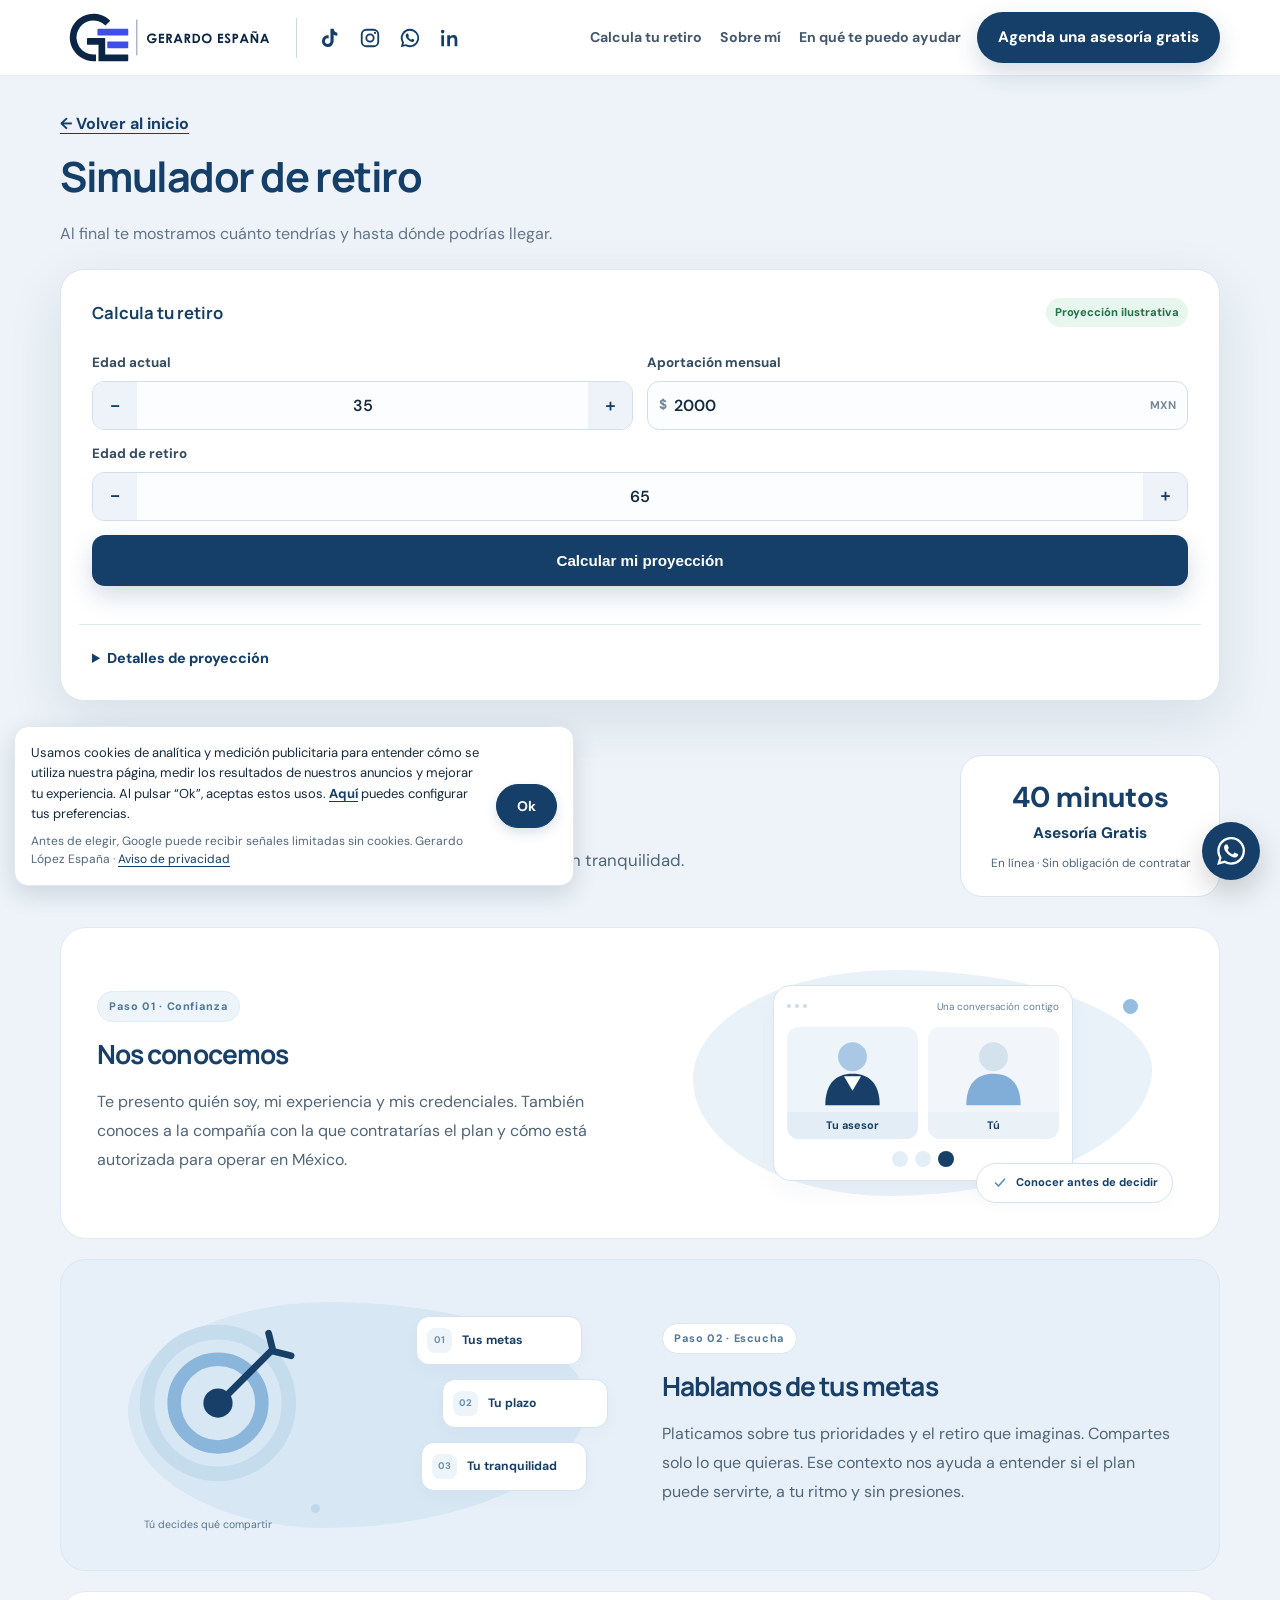
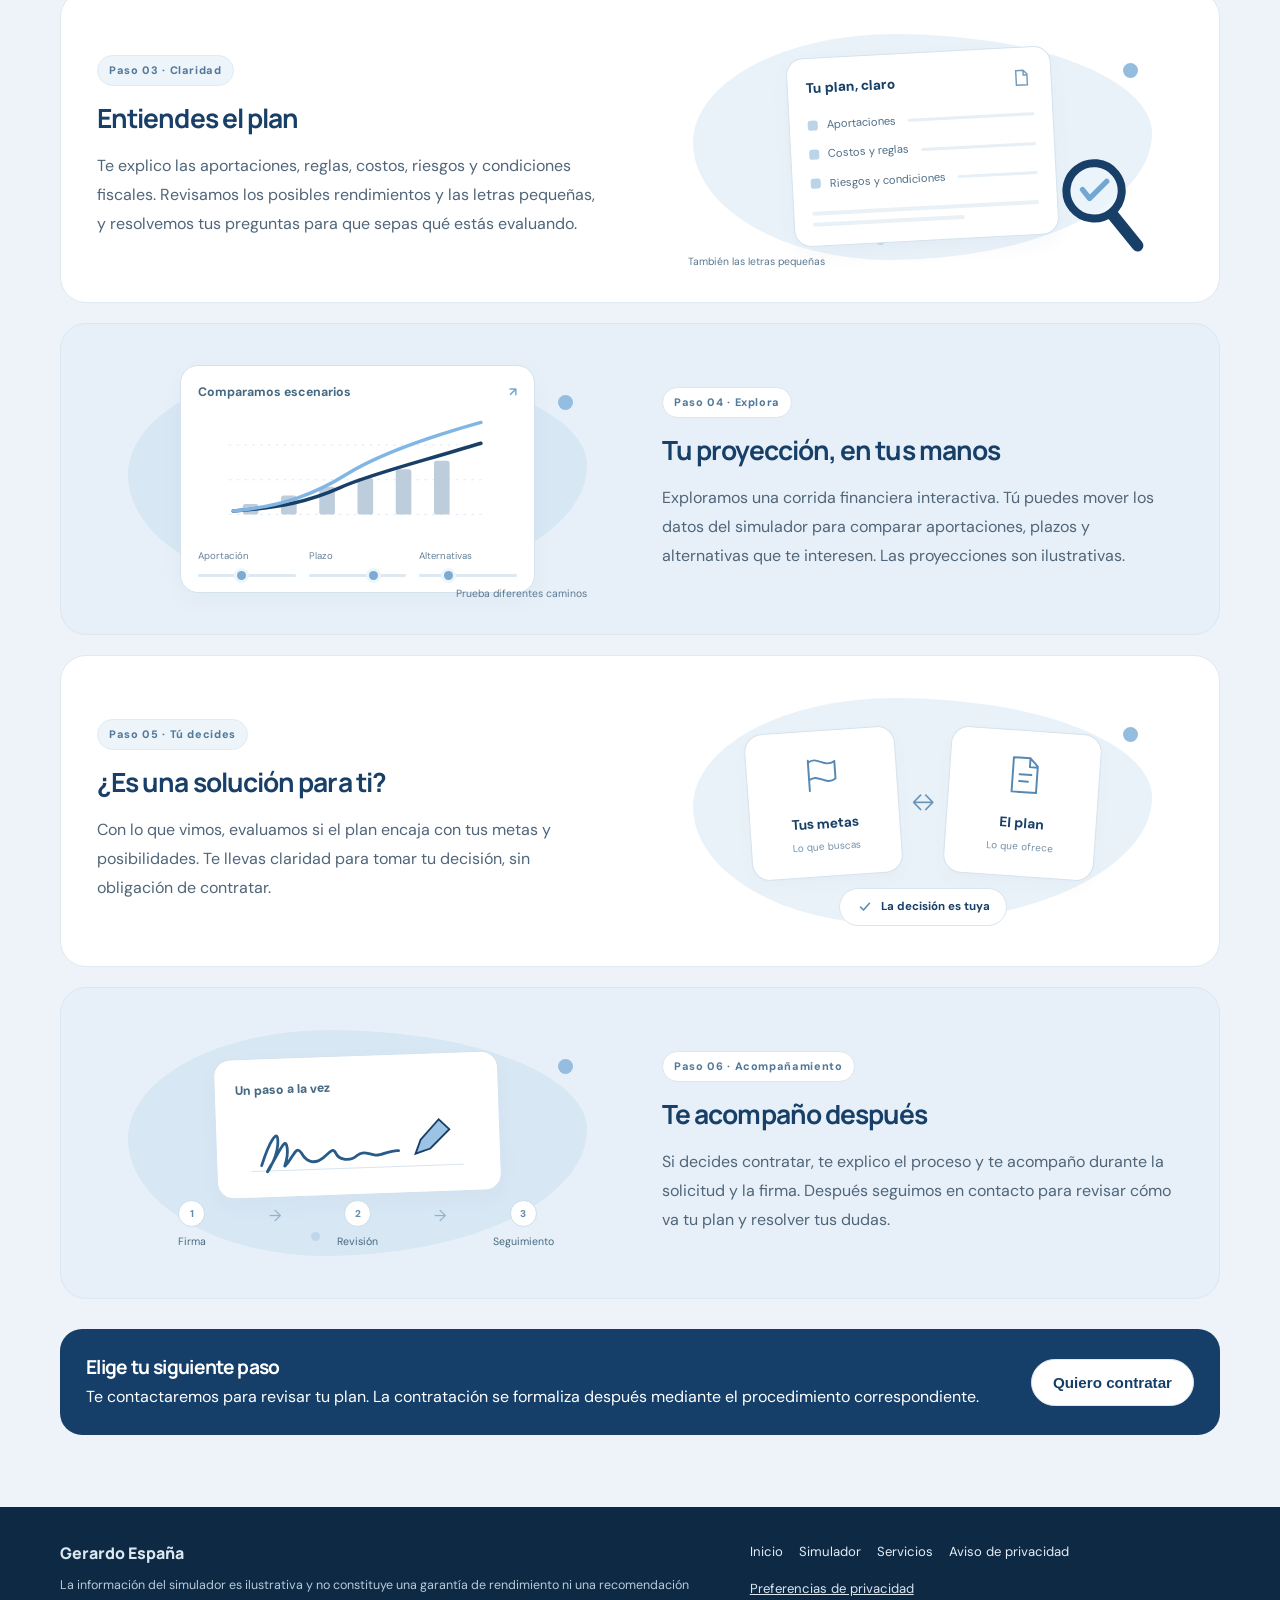
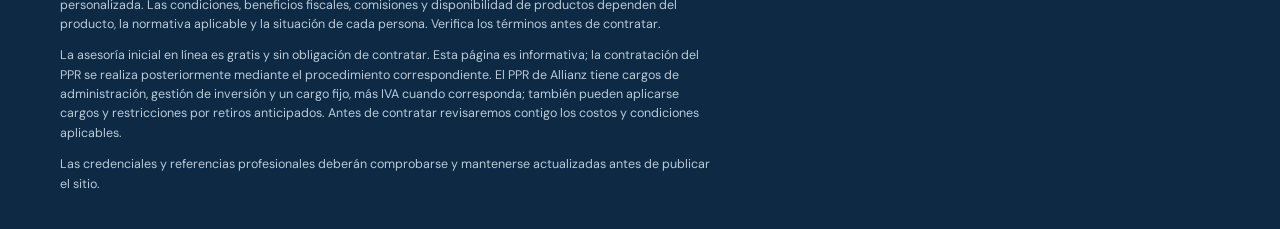
==== mi-proyeccion/index.html @ ca951b54 "Explica la asesoría con seis escenas visuales y texto equilibrado" ====
<!doctype html>
<html lang="es" hidden>
<head>
<script>
// Access check is intentionally the first script in head, before consent or tags.
// This local marker is a navigation gate, not server authentication.
(function(){document.documentElement.hidden=true;try{var v=JSON.parse(sessionStorage.getItem('ppr-projection-session-v2')),i=v&&v.inputs,age=Date.now()-(v&&v.savedAt);if(!v||v.version!==2||v.unlocked!==true||!Number.isFinite(v.savedAt)||age<0||age>86400000||typeof v.name!=='string'||v.name.trim().length<2||v.name.length>100||/[<>\u0000-\u001f]/.test(v.name)||!i||!Number.isInteger(i.age)||i.age<18||i.age>64||!Number.isInteger(i.retire)||i.retire<65||i.retire>90||!Number.isInteger(i.monthly)||i.monthly<2000||i.monthly>1000000)throw Error();window.PPR_UNLOCKED_STATE={version:2,unlocked:true,name:v.name,inputs:{age:i.age,retire:i.retire,monthly:i.monthly},savedAt:v.savedAt};var clean=new URL('./',window.location.href).href;if(window.location.href!==clean)window.history.replaceState(null,'',clean);document.documentElement.hidden=false;}catch(e){window.location.replace(new URL('../simulador/',window.location.href).href);}})();
</script>
<meta name="robots" content="noindex, nofollow">
<meta charset="utf-8">
<meta name="referrer" content="no-referrer">
<!-- Consent defaults must precede every Google tag. -->
<script>
(function(w){
  w.dataLayer=w.dataLayer||[];
  function command(){w.dataLayer.push(arguments);}
  command('consent','default',{
    ad_storage:'denied',analytics_storage:'denied',
    ad_user_data:'denied',ad_personalization:'denied'
  });
})(window);
</script>
<script src="../measurement-config.js?v=3"></script>
<script src="../measurement-init.js?v=6"></script>
<!-- Google Tag Manager -->
<script>(function(w,d,s,l,i){if(!w.LandingConsent)return;w[l]=w[l]||[];w[l].push({'gtm.start':
new Date().getTime(),event:'gtm.js'});var f=d.getElementsByTagName(s)[0],
j=d.createElement(s),dl=l!='dataLayer'?'&l='+l:'';j.async=true;j.src=
'https://www.googletagmanager.com/gtm.js?id='+i+dl;f.parentNode.insertBefore(j,f);
})(window,document,'script','dataLayer','GTM-KMG6BPKF');</script>
<!-- End Google Tag Manager -->
<meta name="viewport" content="width=device-width, initial-scale=1">
<meta name="theme-color" content="#153F68">
<title>Mi proyección | Gerardo España</title>
<meta name="description" content="Asesoría de PPR en México con Gerardo España. Conoce cómo funciona un Plan Personal de Retiro, simula un escenario y agenda una asesoría en línea.">
<link rel="stylesheet" href="../privacy.css?v=5">
<link rel="preconnect" href="https://fonts.googleapis.com">
<link rel="preconnect" href="https://fonts.gstatic.com" crossorigin>
<link href="https://fonts.googleapis.com/css2?family=DM+Sans:wght@400;500;600;700&family=Manrope:wght@400;500;600;700;800&display=swap" rel="stylesheet">
<style>
:root{--navy:#153F68;--navy2:#0e2e4d;--blue:#285b88;--ink:#172b3e;--muted:#637588;--line:#dfe7ef;--pale:#edf3f8;--white:#fff;--green:#25D366;--gold:#b78b4a;--radius:22px;--shadow:0 18px 55px rgba(16,48,78,.10)}
*{box-sizing:border-box}html{scroll-behavior:smooth;scroll-padding-top:86px}body{margin:0;color:var(--ink);font-family:"DM Sans",sans-serif;background:#fff;line-height:1.55}h1,h2,h3,p{margin-top:0}h1,h2,h3{font-family:Manrope,sans-serif;letter-spacing:-.035em}h1{font-size:clamp(2.5rem,5vw,4.6rem);line-height:1.04;margin-bottom:20px}h2{font-size:clamp(2rem,3.5vw,3rem);line-height:1.12;margin-bottom:16px}h3{font-size:1.2rem;line-height:1.25}.container{width:min(1160px,calc(100% - 40px));margin:auto}.eyebrow{font-size:.76rem;text-transform:uppercase;letter-spacing:.15em;font-weight:800;color:var(--blue);margin-bottom:13px}.muted{color:var(--muted)}.btn{display:inline-flex;align-items:center;justify-content:center;gap:10px;border:0;border-radius:999px;padding:14px 21px;text-decoration:none;font-weight:800;font-size:.95rem;cursor:pointer;transition:transform .2s,box-shadow .2s}.btn:hover{transform:translateY(-2px)}.btn-primary{background:var(--navy);color:white;box-shadow:0 10px 24px rgba(21,63,104,.18)}.btn-wa{background:var(--green);color:#073d20;box-shadow:0 10px 24px rgba(37,211,102,.16)}.btn-light{background:white;color:var(--navy);border:1px solid var(--line)}.btn svg{width:19px;height:19px}.site-header{height:76px;position:sticky;top:0;z-index:50;background:rgba(255,255,255,.92);backdrop-filter:blur(16px);border-bottom:1px solid rgba(223,231,239,.8)}.nav{height:100%;display:flex;align-items:center;justify-content:space-between;gap:24px}.brand{display:flex;align-items:center;gap:12px;text-decoration:none;color:var(--navy);font-family:Manrope,sans-serif;font-weight:800;line-height:1.05}.brand-mark{width:40px;height:40px;border-radius:13px;background:var(--navy);color:white;display:grid;place-items:center;font-size:1rem;letter-spacing:-.04em}.brand small{display:block;font-family:"DM Sans",sans-serif;color:var(--muted);font-size:.69rem;font-weight:600;letter-spacing:.02em;margin-top:5px}.nav-links{display:flex;align-items:center;gap:25px}.nav-links a{font-size:.88rem;text-decoration:none;color:#43586c;font-weight:700}.nav-links a:hover{color:var(--navy)}.nav-links .btn{color:white;padding:11px 17px}.menu-toggle{display:none;border:1px solid var(--line);background:white;border-radius:12px;padding:9px 12px;color:var(--navy);font-weight:800}
.hero{padding:66px 0 76px;background:radial-gradient(circle at 88% 6%,#e4eef7 0,transparent 32%),linear-gradient(180deg,#f8fbfe 0,#fff 100%)}.hero-grid{display:grid;grid-template-columns:.9fr 1.1fr;gap:50px;align-items:center}.hero-copy{padding:10px 0}.hero-copy h1 span{color:var(--blue)}.hero-copy p{font-size:1.1rem;max-width:510px;color:#52687c;margin-bottom:25px}.hero-points{display:flex;flex-wrap:wrap;gap:10px;margin-top:25px}.pill{display:inline-flex;gap:7px;align-items:center;border:1px solid #dce6ef;background:rgba(255,255,255,.75);padding:8px 11px;border-radius:999px;color:#435b70;font-size:.8rem;font-weight:700}.pill svg{width:15px;height:15px;color:#2e7d58}.sim-shell{background:white;border:1px solid #dce6ef;border-radius:26px;padding:13px;box-shadow:var(--shadow);overflow:hidden}.sim-top{display:flex;align-items:center;justify-content:space-between;padding:10px 13px 14px;gap:10px}.sim-top strong{font-family:Manrope,sans-serif;font-size:1.04rem;color:var(--navy)}.live-tag{font-size:.7rem;font-weight:800;color:#26724b;background:#e7f7ed;padding:6px 9px;border-radius:999px}.sim-frame{width:100%;height:780px;border:0;display:block;border-radius:16px;background:#f4f7fb}.sim-note{font-size:.75rem;color:#6a7d8e;padding:11px 13px 3px;margin:0}
.trust-strip{padding:20px 0;border-top:1px solid var(--line);border-bottom:1px solid var(--line);background:white}.trust-items{display:flex;justify-content:center;gap:30px;flex-wrap:wrap;color:#4b6277;font-size:.86rem;font-weight:700}.trust-items span{display:flex;align-items:center;gap:8px}.trust-items svg{width:18px;height:18px;color:var(--blue)}
section.content-section{padding:92px 0}.section-heading{max-width:710px;margin-bottom:38px}.section-heading p{font-size:1.05rem;color:var(--muted)}.about{background:#f6f9fc}.about-grid{display:grid;grid-template-columns:.75fr 1.25fr;gap:64px;align-items:start}.profile-card{border-radius:26px;padding:28px;background:linear-gradient(145deg,var(--navy),var(--navy2));color:white;min-height:300px;display:flex;flex-direction:column;justify-content:space-between;box-shadow:var(--shadow)}.profile-monogram{width:78px;height:78px;border:1px solid rgba(255,255,255,.35);background:rgba(255,255,255,.1);border-radius:24px;display:grid;place-items:center;font:800 1.6rem Manrope,sans-serif}.profile-card h3{font-size:1.6rem;margin:22px 0 7px}.profile-card p{color:#d8e5f0;margin:0}.credential-list{display:grid;gap:14px;margin:28px 0 30px}.credential{display:flex;gap:14px;align-items:flex-start;padding:17px 18px;background:white;border:1px solid var(--line);border-radius:16px}.credential-icon{width:38px;height:38px;flex:0 0 38px;background:var(--pale);color:var(--navy);border-radius:12px;display:grid;place-items:center}.credential-icon svg{width:19px;height:19px}.credential strong{display:block;margin-bottom:3px}.credential p{font-size:.9rem;color:var(--muted);margin:0}
.services{background:white}.services-grid{display:grid;grid-template-columns:repeat(2,1fr);gap:18px}.service-card{border:1px solid var(--line);border-radius:22px;padding:28px;background:white;display:flex;flex-direction:column;min-height:255px;transition:box-shadow .2s,transform .2s}.service-card:hover{box-shadow:var(--shadow);transform:translateY(-3px)}.service-icon{width:52px;height:52px;display:grid;place-items:center;background:var(--pale);border-radius:16px;color:var(--navy);margin-bottom:21px}.service-icon svg{width:25px;height:25px}.service-card p{color:var(--muted);font-size:.94rem;flex:1}.service-card .btn{align-self:flex-start;margin-top:8px}.service-card.featured{background:#f6f9fc;border-color:#cad9e7}
.cta-band{padding:0 0 92px}.cta-inner{background:linear-gradient(120deg,#153f68,#244f77);color:white;border-radius:28px;padding:clamp(28px,5vw,54px);display:flex;align-items:center;justify-content:space-between;gap:30px}.cta-inner h2{max-width:660px;margin-bottom:10px}.cta-inner p{color:#d6e3ef;margin:0;max-width:650px}.cta-inner .btn{flex-shrink:0}.site-footer{background:#0d2944;color:#dce7f0;padding:35px 0}.footer-inner{display:flex;justify-content:space-between;gap:30px;align-items:flex-start}.footer-brand{font:800 1rem Manrope,sans-serif}.footer-note{font-size:.78rem;max-width:700px;color:#b9cad9;margin:12px 0 0}.footer-links{display:flex;gap:16px;flex-wrap:wrap}.footer-links a{color:#e4edf5;text-decoration:none;font-size:.82rem}.wa-float{position:fixed;right:20px;bottom:20px;z-index:60;width:58px;height:58px;border-radius:50%;background:var(--green);color:#064b25;display:grid;place-items:center;box-shadow:0 12px 30px rgba(0,0,0,.18);text-decoration:none}.wa-float svg{width:28px;height:28px}
@media(max-width:900px){.hero-grid,.about-grid{grid-template-columns:1fr;gap:30px}.hero{padding-top:42px}.hero-copy{max-width:700px}.sim-frame{height:850px}.profile-card{min-height:240px}.nav-links{gap:15px}.nav-links a:not(.btn){display:none}}
@media(max-width:620px){.container{width:min(100% - 28px,1160px)}.site-header{height:68px}.brand-mark{width:36px;height:36px}.nav-links{display:none;position:absolute;left:14px;right:14px;top:62px;background:white;border:1px solid var(--line);border-radius:16px;padding:14px;box-shadow:var(--shadow);flex-direction:column;align-items:stretch}.nav-links.open{display:flex}.nav-links a:not(.btn){display:block;padding:8px}.menu-toggle{display:block}.hero{padding:32px 0 48px}.hero-grid{gap:28px}.hero-copy p{font-size:1rem}.sim-shell{padding:8px;border-radius:20px}.sim-frame{height:920px}.sim-top{padding:9px 8px 12px}.content-section{padding:64px 0!important}.section-heading{margin-bottom:26px}.services-grid{grid-template-columns:1fr}.service-card{padding:23px;min-height:0}.cta-band{padding-bottom:64px}.cta-inner{align-items:flex-start;flex-direction:column;border-radius:22px}.footer-inner{flex-direction:column}.wa-float{right:14px;bottom:14px;width:54px;height:54px}}

.calc-form{display:grid;grid-template-columns:1fr 1fr;gap:14px;padding:12px 13px 20px}
.calc-form label{font-weight:700;color:#344b60;font-size:.84rem;display:grid;gap:7px}
.calc-form input{width:100%;min-width:0;border:1px solid #d2deea;background:#fbfdff;border-radius:12px;padding:13px 12px;font:600 1rem "DM Sans",sans-serif;color:var(--ink);outline-color:#5a86ad}
.calc-form label:nth-child(3){grid-column:1/-1}
.money-input{display:flex;align-items:center;border:1px solid #d2deea;background:#fbfdff;border-radius:12px;padding:0 11px;gap:7px}
.money-input input{border:0;background:transparent;padding-left:0;padding-right:0;outline:none}
.money-input b,.money-input small{color:#72879a;font-weight:700}
.calc-btn{grid-column:1/-1;width:100%;border-radius:13px;min-height:51px}
.retirement-result{background:linear-gradient(145deg,#153f68,#0e2e4d);border-radius:20px;color:white;padding:24px 22px 22px;margin:0 8px 8px;text-align:center}
.result-label{font-size:.9rem;color:#d6e5f2;font-weight:700;margin:0 0 5px}
.retirement-amount{font:800 clamp(2.6rem,5.1vw,4.3rem)/1.05 Manrope,sans-serif;letter-spacing:-.06em;color:#fff;overflow-wrap:anywhere;margin:6px 0 9px}
.result-caption{color:#d6e5f2;font-size:.78rem;margin:0 auto 12px;max-width:390px}
.mini-chart-wrap{height:95px;margin:0 auto 13px;max-width:440px}
#miniGrowthChart{width:100%;height:100%;display:block}
.result-cta{width:100%;font-size:.87rem;padding:13px 12px}
.sim-disclaimer{text-align:left;font-size:.78rem;line-height:1.65;color:#53677a;margin-top:18px;padding-top:14px;border-top:1px solid var(--line)}
.sim-disclaimer p{margin:0 0 10px}
.simulator-chart{display:none;height:140px;max-width:100%;margin:12px auto}
.simulator-chart.is-visible{display:block}
.calculating-message{margin:12px 0;color:var(--navy)}
.service-card{position:relative;overflow:hidden}
.service-card.has-photo{background-size:cover;background-position:center;color:#fff;min-height:290px;justify-content:flex-end}
.service-card.has-photo:before{content:"";position:absolute;inset:0;background:linear-gradient(180deg,rgba(12,38,62,.08) 0%,rgba(12,38,62,.82) 100%)}
.service-card.has-photo>*{position:relative;z-index:1}
.service-card.has-photo .service-icon{background:rgba(255,255,255,.15);color:white;backdrop-filter:blur(8px)}
.service-card.has-photo p{color:#e5edf5}.service-card.has-photo h3{color:white}
@media(max-width:620px){.calc-form{grid-template-columns:1fr;padding:10px 8px 16px}.calc-form label:nth-child(3),.calc-btn{grid-column:auto}.retirement-result{padding:23px 15px;margin:0 2px 4px}.retirement-amount{font-size:clamp(2.35rem,11vw,3.4rem)}}


.calculating-message{font-weight:700;color:#dceafa;padding:12px 8px;margin:0}.progress-track{display:block;height:7px;background:rgba(255,255,255,.2);border-radius:99px;margin-top:10px;overflow:hidden}.progress-track i{display:block;width:0;height:100%;background:#a7d9ff;border-radius:99px;transition:width .12s linear}
/* Modal del simulador */
.sim-shell#simulador{display:none;position:fixed;z-index:1002;left:50%;top:50%;transform:translate(-50%,-50%);width:min(1100px,calc(100vw - 32px));max-height:calc(100vh - 32px);overflow:auto;border-radius:24px;padding:18px;box-shadow:0 30px 100px rgba(5,25,45,.35)}
.sim-shell#simulador.is-open{display:block}
body.modal-active{overflow:hidden}
body.modal-active:after{content:"";position:fixed;inset:0;background:rgba(7,24,43,.68);backdrop-filter:blur(5px);z-index:1001}
.modal-close{position:sticky;top:0;float:right;border:0;background:#edf3f8;color:#153f68;border-radius:999px;width:40px;height:40px;font-size:1.5rem;cursor:pointer;z-index:2}
.hero-grid{grid-template-columns:1fr 1fr}
.hero-photo{width:100%;height:560px;object-fit:cover;border-radius:4px 4px 70px 4px;box-shadow:var(--shadow)}
.hero-copy h1 span{color:#0755c9}
.hero-copy .eyebrow{color:#0755c9}
.profile-card{background:#153f68 url('../gerardo-espana.png') center 25%/cover no-repeat;min-height:420px;display:flex;align-items:flex-end;padding:28px;border-radius:22px;overflow:hidden;position:relative;color:white}
.profile-card:before{content:"";position:absolute;inset:0;background:linear-gradient(180deg,transparent 30%,rgba(5,26,48,.88))}
.profile-card>*{position:relative;z-index:1}
.profile-monogram{display:none}
.profile-card p,.profile-card h3{color:white}
.btn-wa{background:#fff;color:#153f68;border:1px solid #dce6ef;box-shadow:none}
.btn-wa:hover{background:#edf3f8}
@media(max-width:760px){.hero-grid{grid-template-columns:1fr}.hero-photo{height:420px;grid-row:2}.sim-shell#simulador{padding:10px}.retirement-result{margin:0}.calc-form{grid-template-columns:1fr}.calc-form label:nth-child(3),.calc-btn{grid-column:auto}}

[hidden]{display:none!important}.simulator-chart.is-visible{height:200px;max-width:640px}.service-card a:after{content:"";position:absolute;inset:0}.service-card .btn{position:static}.service-card:focus-within{outline:3px solid #285b88}.wa-float{background:var(--navy);color:white}dialog{border:1px solid var(--line);border-radius:24px;padding:28px;width:min(520px,calc(100% - 28px));max-height:90dvh;overflow:auto;color:var(--ink)}dialog::backdrop{background:rgba(7,24,43,.68)}dialog textarea{width:100%;min-height:140px;padding:12px;font:inherit;border:1px solid var(--line);border-radius:12px}dialog .btn{margin-top:16px}.sim-shell#simulador{max-height:calc(100dvh - 24px)}:focus-visible{outline:3px solid #5499cf;outline-offset:4px}@media(prefers-reduced-motion:reduce){*{scroll-behavior:auto!important;transition:none!important}}
.social-links{display:flex;align-items:center;gap:8px}.social-links .social-link{display:inline-flex!important;align-items:center;justify-content:center;gap:8px;min-width:40px;min-height:40px;border:1px solid var(--line);border-radius:999px;color:var(--navy);text-decoration:none;background:white;padding:9px;font-size:.84rem;font-weight:700}.social-link svg{width:18px;height:18px;flex-shrink:0}.social-links .social-link:hover{background:var(--pale);border-color:#9eb9d1}.social-chips{flex-wrap:wrap;margin:0 0 24px}.social-chips .social-link{padding:10px 15px}.nav-links{gap:16px}.social-header{flex-shrink:0}@media(min-width:621px) and (max-width:1200px){.nav-links>a:not(.btn){display:none}}@media(max-width:620px){.social-header{justify-content:flex-start;border-top:1px solid var(--line);padding-top:12px}}
</style>
<link rel="stylesheet" href="../updates.css?v=9">
<link rel="icon" type="image/x-icon" href="../assets/favicon-ge-white.ico">
<link rel="icon" type="image/png" sizes="160x160" href="../assets/favicon-ge-white.png">
<link rel="stylesheet" href="../simulator-page.css?v=1">
<link rel="stylesheet" href="../projection-lead.css?v=4">
<link rel="stylesheet" href="../product-guide.css?v=4">
</head>
<body data-projection-full="true">
<!-- Google Tag Manager (noscript) -->
<noscript><iframe src="https://www.googletagmanager.com/ns.html?id=GTM-KMG6BPKF"
height="0" width="0" style="display:none;visibility:hidden"></iframe></noscript>
<!-- End Google Tag Manager (noscript) -->
<header class="site-header">
  <div class="container nav">
    <a class="brand" href="../#inicio" data-ui-id="nav_logo" aria-label="Gerardo España, inicio"><img src="../assets/logo-barra.svg" width="220" height="63" alt="Gerardo España" class="brand-logo"></a>
<div class="social-links social-header" aria-label="Perfiles de Gerardo España"><a class="social-link" data-ui-id="social_header_tiktok" href="https://www.tiktok.com/@ger.espana" target="_blank" rel="noopener noreferrer" aria-label="TikTok de Gerardo España (abre en otra pestaña)" title="TikTok"><svg viewBox="0 0 24 24" fill="currentColor" aria-hidden="true"><path d="M16 2c.3 2.5 1.7 4 4 4.2v3.4a8 8 0 0 1-4-1.2v7a6.4 6.4 0 1 1-5.5-6.3v3.5a3 3 0 1 0 2 2.8V2z"/></svg></a><a class="social-link" data-ui-id="social_header_instagram" href="https://www.instagram.com/ger.espana/" target="_blank" rel="noopener noreferrer" aria-label="Instagram de Gerardo España (abre en otra pestaña)" title="Instagram"><svg viewBox="0 0 24 24" fill="currentColor" aria-hidden="true"><rect x="3" y="3" width="18" height="18" rx="5" fill="none" stroke="currentColor" stroke-width="2"/><circle cx="12" cy="12" r="4" fill="none" stroke="currentColor" stroke-width="2"/><circle cx="17.5" cy="6.5" r="1.2"/></svg></a><a class="social-link" href="https://wa.me/message/42SOTDUOUMFGK1" data-wa-social data-measure-location="header" data-measure-id="wa_header_social" target="_blank" rel="noopener noreferrer" aria-label="WhatsApp de Gerardo España (abre en otra pestaña)" title="WhatsApp"><svg viewBox="0 0 24 24" fill="currentColor" aria-hidden="true"><path d="M12 2a10 10 0 0 0-8.7 15L2 22l5-1.3A10 10 0 1 0 12 2zm0 2a8 8 0 1 1-4.1 14.9l-.4-.2-2.7.7.7-2.7-.2-.4A8 8 0 0 1 12 4zm-3.2 3c-.4 0-1.5.8-1.5 2.4 0 2.6 3.7 6.5 6.8 7 .8.2 2.2-.5 2.5-1.4l.1-1-2.5-1.2-.9 1.1c-1.4-.5-2.6-1.6-3.2-2.9l.8-1L9.8 7z"/></svg></a><a class="social-link" data-ui-id="social_header_linkedin" href="https://www.linkedin.com/in/gerardo-espa%C3%B1a" target="_blank" rel="noopener noreferrer" aria-label="LinkedIn de Gerardo España (abre en otra pestaña)" title="LinkedIn"><svg viewBox="0 0 24 24" fill="currentColor" aria-hidden="true"><path d="M4 3a2 2 0 1 0 0 4 2 2 0 0 0 0-4zM2.5 9h3v12h-3zM9 9h3v1.6c.7-1.1 1.8-1.9 3.6-1.9 3.3 0 4.4 2.1 4.4 5.3v7h-3v-6.2c0-1.9-.1-3.4-2.3-3.4S12 13.1 12 14.7V21H9z"/></svg></a></div>
    <button class="menu-toggle" id="menuToggle" aria-expanded="false" aria-label="Abrir menú">Menú</button>
    <nav class="nav-links" id="navLinks">
      <a href="#simulador" data-measure-location="header">Calcula tu retiro</a>
      <a href="../#sobre-mi" data-ui-id="nav_about">Sobre mí</a>
      <a href="../#servicios" data-ui-id="nav_services">En qué te puedo ayudar</a>


    </nav>
    <a class="btn btn-primary header-cta" href="#" data-lead="advisory" data-measure-location="header" data-measure-id="wa_header_advisory">Agenda una asesoría gratis</a>
  </div>
</header>
<main class="simulator-page">
<div class="container"><a class="simulator-back" href="../">← Volver al inicio</a><h1>Mi proyección de retiro</h1>

    <div class="sim-shell" id="simulador" aria-labelledby="simTitle">
      <div class="sim-top"><strong id="simTitle">Calcula tu retiro</strong><span class="live-tag">Proyección ilustrativa</span></div>
      <form class="calc-form" id="retirementForm" novalidate>
        <label>Edad actual <span class="age-control"><button type="button" data-age-step="ageNow" data-delta="-1" aria-label="Disminuir edad actual">−</button><input id="ageNow" aria-describedby="ageNotice" type="number" min="18" max="64" value="35" required><button type="button" data-age-step="ageNow" data-delta="1" aria-label="Aumentar edad actual">+</button></span></label>
        <label>Aportación mensual <span class="money-input"><b>$</b><input id="monthlyContribution" aria-describedby="ageNotice" type="number" min="2000" max="1000000" step="1" value="2000" required><small>MXN</small></span></label>
        <label>Edad de retiro <span class="age-control"><button type="button" data-age-step="ageRetirement" data-delta="-1" aria-label="Disminuir edad de retiro">−</button><input id="ageRetirement" aria-describedby="ageNotice" type="number" min="65" max="90" value="65" required><button type="button" data-age-step="ageRetirement" data-delta="1" aria-label="Aumentar edad de retiro">+</button></span></label>
        <button class="btn btn-primary calc-btn" id="calculateButton" type="submit" disabled>Calcular mi proyección</button>
        <div id="ageNotice" class="age-notice" role="alert" hidden></div><p id="calculationError" role="alert" hidden></p><div id="calculatingMessage" class="calculating-message" hidden><strong>Calculando tu proyección…</strong><p>Observa cómo podría crecer tu inversión con el tiempo.</p></div>
      </form>

      <div class="retirement-result" id="resultPanel" aria-live="polite" hidden><div class="range-from"><p class="result-label">Tendrías desde:</p><div class="amount-stage"><div class="retirement-amount" id="retirementAmount">—</div><div class="confetti-layer" id="projectionConfetti" aria-hidden="true"></div></div></div><span class="range-dash" aria-hidden="true">−</span><div class="scenario-upper"><p class="result-label">Podrías llegar hasta:</p><div class="amount-stage"><div class="retirement-amount" id="upperProjectionAmount">—</div><div class="confetti-layer" id="upperProjectionConfetti" aria-hidden="true"></div></div></div><div class="mini-chart-wrap simulator-chart"><canvas id="miniGrowthChart" role="img" aria-label="Saldo proyectado y aportaciones acumuladas en MXN por año de proyección"></canvas></div><div class="projection-legend" aria-label="Series de la gráfica"><span><i class="contributions-key" aria-hidden="true"></i>Aportaciones acumuladas</span><span><i class="balance-key" aria-hidden="true"></i>Tendrías desde</span><span><i class="upper-balance-key" aria-hidden="true"></i>Podrías llegar hasta</span></div><p id="chartSummary" class="sr-only"></p><p class="result-caption" id="retirementCaption"></p><dl class="projection-metrics" id="projectionMetrics" aria-label="Supuestos compartidos por los escenarios 8% y 12%" hidden><div><dt>Plazo</dt><dd id="metricYears">—</dd><small>de proyección</small></div><div><dt>Aportaciones</dt><dd id="metricContributions">—</dd><small>acumuladas</small></div><div><dt>Beneficio Fiscal</dt><dd id="metricTax">—</dd><small>anual de referencia</small></div></dl><button class="btn btn-wa result-cta" id="projectionWhatsAppButton" type="button">Quiero llegar a ese número</button><p id="projectionWhatsAppStatus" role="status" hidden></p></div>
<details class="sim-note sim-disclaimer"><summary>Detalles de proyección</summary><div class="projection-details">
        <p><strong>Importante sobre esta proyección</strong></p>
        <p>Se calculan dos escenarios con rendimientos brutos ilustrativos del 8% y del 12% anual, con aportaciones mensuales constantes y sin ajuste por inflación. El rendimiento no está garantizado y los resultados reales pueden ser menores o mayores. Las cifras futuras no equivalen al poder de compra de hoy.</p>
        <p>Se conserva el motor existente, que aplica supuestos de administración (1.5% trimestral sobre saldo inicial), gestión (0.1% mensual), cargo inicial de $500, cargo mensual de 25 UDIS desde el mes 19, UDI fija de $8.81 y una tabla de bono con tasa ilustrativa del 9%. Estos parámetros, su tratamiento de IVA, la elegibilidad del bono y su aplicación después de 25 años no están verificados contra un contrato vigente. La cifra es un escenario técnico provisional; no es una cotización oficial ni confirma los costos o beneficios de un producto. El bono no representa dinero de libre disposición ni un rendimiento garantizado. No se reinvierte el posible beneficio fiscal.</p>
        <p><strong>Beneficio fiscal anual de referencia:</strong> se estima con un ISR marginal ilustrativo del 25%, que puede variar según la posición de cada persona en la tarifa de ISR. Se aplica a la aportación anual hasta el límite de cinco UMA anuales de 2026 ($213,973.20), suponiendo ingresos suficientes para que la deducción no supere el 10% de los ingresos acumulables y el cumplimiento de los demás requisitos del Artículo 151. Como no se solicitan ingresos ni situación fiscal, esta referencia no es una devolución calculada o asegurada; puede ser menor o nula. Se muestra solo el beneficio anual, sin acumularlo ni reinvertirlo. Los límites de años futuros pueden cambiar.</p>
        <p>*El tratamiento fiscal está sujeto a las condiciones aplicables y se explica durante la asesoría personalizada.</p>
        <p><strong>Escenario «Libre de impuestos»:</strong> supone que los retiros se realizan dentro de los requisitos y límites de exención aplicables a la modalidad de disposición elegida. Cumplir 65 años no establece una exención ilimitada del saldo. El motor no determina el ISR personal ni un calendario de retiros; la estrategia y el tratamiento de cualquier excedente se revisan en asesoría. En la asesoría revisaremos los costos vigentes, las condiciones del bono, el plazo contractual, la disponibilidad de los recursos y una propuesta personalizada. Para horizontes mayores a 25 años, se proyecta la continuidad de las aportaciones hasta la edad elegida; esto no establece un plazo contractual.</p>
      </div></details>
    </div>
<section class="product-overview advisory-guide" aria-labelledby="productOverviewTitle">
  <div class="advisory-intro">
    <div><p class="eyebrow">Así te acompaño</p><h2 id="productOverviewTitle">¿Cómo se vería tu asesoría?</h2><p>Una conversación para conocerte, explorar opciones y decidir con tranquilidad.</p></div>
    <div class="advisory-offer"><strong>40 minutos</strong><span>Asesoría Gratis</span><small>En línea · Sin obligación de contratar</small></div>
  </div>
  <ol class="advisory-journey" aria-label="Los seis pasos de tu asesoría">
    <li class="advisory-step">
      <div class="advisory-step-copy"><span class="advisory-step-label">Paso 01 · Confianza</span><h3>Nos conocemos</h3><p>Te presento quién soy, mi experiencia y mis credenciales. También conoces a la compañía con la que contratarías el plan y cómo está autorizada para operar en México.</p></div>
      <div class="advisory-art art-introduction" aria-hidden="true"><div class="art-orbit"></div><div class="art-video"><div class="art-window-top"><i></i><i></i><i></i><span>Una conversación contigo</span></div><div class="art-video-people"><div class="art-person"><svg viewBox="0 0 100 100" fill="none" focusable="false"><circle cx="50" cy="35" r="17" fill="#a9c8e5"/><path d="M18 92c0-25 12-37 32-37s32 12 32 37" fill="#173f67"/><path d="m40 58 10 17 10-17" fill="#fff"/></svg><span>Tu asesor</span></div><div class="art-person art-person-client"><svg viewBox="0 0 100 100" fill="none" focusable="false"><circle cx="50" cy="35" r="17" fill="#d4e2ee"/><path d="M18 92c0-25 12-37 32-37s32 12 32 37" fill="#80aed8"/></svg><span>Tú</span></div></div><div class="art-call-controls"><span></span><span></span><span></span></div></div><div class="art-floating-label"><svg viewBox="0 0 24 24" fill="none" focusable="false"><path d="m6 12 4 4 8-9"/></svg>Conocer antes de decidir</div></div>
    </li>
    <li class="advisory-step">
      <div class="advisory-step-copy"><span class="advisory-step-label">Paso 02 · Escucha</span><h3>Hablamos de tus metas</h3><p>Platicamos sobre tus prioridades y el retiro que imaginas. Compartes solo lo que quieras. Ese contexto nos ayuda a entender si el plan puede servirte, a tu ritmo y sin presiones.</p></div>
      <div class="advisory-art art-goals" aria-hidden="true"><div class="art-orbit"></div><div class="art-target"><svg viewBox="0 0 160 160" fill="none" focusable="false"><circle cx="80" cy="80" r="63" stroke="#c5dced" stroke-width="13"/><circle cx="80" cy="80" r="39" stroke="#8bb6dc" stroke-width="12"/><circle cx="80" cy="80" r="13" fill="#173f67"/><path d="m83 78 45-45m-3-15 4 16 16 4" stroke="#173f67" stroke-width="6" stroke-linecap="round" stroke-linejoin="round"/></svg></div><div class="art-goal-label goal-one"><span>01</span>Tus metas</div><div class="art-goal-label goal-two"><span>02</span>Tu plazo</div><div class="art-goal-label goal-three"><span>03</span>Tu tranquilidad</div><div class="art-goal-note">Tú decides qué compartir</div></div>
    </li>
    <li class="advisory-step">
      <div class="advisory-step-copy"><span class="advisory-step-label">Paso 03 · Claridad</span><h3>Entiendes el plan</h3><p>Te explico las aportaciones, reglas, costos, riesgos y condiciones fiscales. Revisamos los posibles rendimientos y las letras pequeñas, y resolvemos tus preguntas para que sepas qué estás evaluando.</p></div>
      <div class="advisory-art art-plan" aria-hidden="true"><div class="art-orbit"></div><div class="art-document"><div class="art-doc-top"><span>Tu plan, claro</span><svg viewBox="0 0 24 24" fill="none" focusable="false"><path d="M6 4h8l4 4v12H6V4Zm8 0v5h4"/></svg></div><div class="art-document-row"><i></i><span>Aportaciones</span><b></b></div><div class="art-document-row"><i></i><span>Costos y reglas</span><b></b></div><div class="art-document-row"><i></i><span>Riesgos y condiciones</span><b></b></div><div class="art-document-lines"><span></span><span></span></div></div><div class="art-magnifier"><svg viewBox="0 0 120 120" fill="none" focusable="false"><circle cx="48" cy="47" r="31" fill="#ecf5fbcf" stroke="#173f67" stroke-width="9"/><path d="m72 72 31 31" stroke="#173f67" stroke-width="13" stroke-linecap="round"/><path d="m35 47 9 9 17-21" stroke="#73a7d1" stroke-width="6" stroke-linecap="round" stroke-linejoin="round"/></svg></div><div class="art-plan-note">También las letras pequeñas</div></div>
    </li>
    <li class="advisory-step">
      <div class="advisory-step-copy"><span class="advisory-step-label">Paso 04 · Explora</span><h3>Tu proyección, en tus manos</h3><p>Exploramos una corrida financiera interactiva. Tú puedes mover los datos del simulador para comparar aportaciones, plazos y alternativas que te interesen. Las proyecciones son ilustrativas.</p></div>
      <div class="advisory-art art-projection" aria-hidden="true"><div class="art-orbit"></div><div class="art-chart-card"><div class="art-chart-heading">Comparamos escenarios<span>↗</span></div><svg class="art-chart" viewBox="0 0 320 145" fill="none" focusable="false"><path d="M12 118H307M12 78H307M12 38H307" stroke="#dce7f0" stroke-dasharray="3 6"/><g fill="#bdcddb"><rect class="art-bar" x="28" y="106" width="18" height="12" rx="3"/><rect class="art-bar" x="72" y="96" width="18" height="22" rx="3"/><rect class="art-bar" x="116" y="86" width="18" height="32" rx="3"/><rect class="art-bar" x="160" y="76" width="18" height="42" rx="3"/><rect class="art-bar" x="204" y="66" width="18" height="52" rx="3"/><rect class="art-bar" x="248" y="56" width="18" height="62" rx="3"/></g><path class="art-curve art-curve-lower" pathLength="1" d="M17 114C72 110 104 103 140 87S230 58 302 36" stroke="#173f67" stroke-width="4" stroke-linecap="round"/><path class="art-curve" pathLength="1" d="M17 114C75 108 112 94 147 72S241 29 302 12" stroke="#80b5e4" stroke-width="4" stroke-linecap="round"/></svg><div class="art-sliders"><div><span>Aportación</span><i><b></b></i></div><div><span>Plazo</span><i><b></b></i></div><div><span>Alternativas</span><i><b></b></i></div></div></div><span class="art-projection-note">Prueba diferentes caminos</span></div>
    </li>
    <li class="advisory-step">
      <div class="advisory-step-copy"><span class="advisory-step-label">Paso 05 · Tú decides</span><h3>¿Es una solución para ti?</h3><p>Con lo que vimos, evaluamos si el plan encaja con tus metas y posibilidades. Te llevas claridad para tomar tu decisión, sin obligación de contratar.</p></div>
      <div class="advisory-art art-choice" aria-hidden="true"><div class="art-orbit"></div><div class="art-choice-pair"><div class="art-choice-card"><svg viewBox="0 0 48 48" fill="none" focusable="false"><path d="M11 39V8m0 2c10-7 16 7 27 0v18c-11 7-17-7-27 0"/></svg><strong>Tus metas</strong><span>Lo que buscas</span></div><span class="art-choice-compare">↔</span><div class="art-choice-card"><svg viewBox="0 0 48 48" fill="none" focusable="false"><path d="M12 6h17l8 8v27H12V6Zm17 0v9h8M19 23h12M19 30h9"/></svg><strong>El plan</strong><span>Lo que ofrece</span></div></div><div class="art-choice-decision"><svg viewBox="0 0 24 24" fill="none" focusable="false"><path d="m6 12 4 4 8-9"/></svg>La decisión es tuya</div></div>
    </li>
    <li class="advisory-step">
      <div class="advisory-step-copy"><span class="advisory-step-label">Paso 06 · Acompañamiento</span><h3>Te acompaño después</h3><p>Si decides contratar, te explico el proceso y te acompaño durante la solicitud y la firma. Después seguimos en contacto para revisar cómo va tu plan y resolver tus dudas.</p></div>
      <div class="advisory-art art-followup" aria-hidden="true"><div class="art-orbit"></div><div class="art-signature-card"><span>Un paso a la vez</span><svg viewBox="0 0 260 80" fill="none" focusable="false"><path d="M15 63H242" stroke="#d6e3ee"/><path class="art-signature" pathLength="1" d="M26 57c9-25 20-43 18-22-2 19-20 40-8 22 10-15 17-32 18-17 1 14-8 24 0 15 8-10 10-18 15-10 4 8 12 14 23 6 9-7 11-11 14-4s15 9 22 3 13-1 20 0 15-5 25-4" stroke="#285b88" stroke-width="3" stroke-linecap="round"/><path d="m197 35 20-21 11 11-21 20-16 5 6-15Z" fill="#9cc3e4" stroke="#173f67" stroke-width="2"/></svg></div><div class="art-followup-stages"><span><i>1</i>Firma</span><b>→</b><span><i>2</i>Revisión</span><b>→</b><span><i>3</i>Seguimiento</span></div></div>
    </li>
  </ol>
  <div class="product-contract"><div><h3>Elige tu siguiente paso</h3><p>Te contactaremos para revisar tu plan. La contratación se formaliza después mediante el procedimiento correspondiente.</p></div><button class="btn btn-light" type="button" data-lead="contract" data-lead-id="product_contract">Quiero contratar</button></div>
</section><!-- /advisory-guide --></div>
</main>
<footer class="site-footer">
  <div class="container footer-inner">
    <div><div class="footer-brand">Gerardo España</div><p class="footer-note">La información del simulador es ilustrativa y no constituye una garantía de rendimiento ni una recomendación personalizada. Las condiciones, beneficios fiscales, comisiones y disponibilidad de productos dependen del producto, la normativa aplicable y la situación de cada persona. Verifica los términos antes de contratar.</p><p class="footer-note">La asesoría inicial en línea es gratis y sin obligación de contratar. Esta página es informativa; la contratación del PPR se realiza posteriormente mediante el procedimiento correspondiente. El PPR de Allianz tiene cargos de administración, gestión de inversión y un cargo fijo, más IVA cuando corresponda; también pueden aplicarse cargos y restricciones por retiros anticipados. Antes de contratar revisaremos contigo los costos y condiciones aplicables.</p><p class="footer-note">Las credenciales y referencias profesionales deberán comprobarse y mantenerse actualizadas antes de publicar el sitio.</p></div>
    <div class="footer-links"><a href="../#inicio" data-ui-id="footer_home">Inicio</a><a href="#simulador" data-measure-location="footer">Simulador</a><a href="../#servicios" data-ui-id="footer_services">Servicios</a><a href="../aviso-de-privacidad.html">Aviso de privacidad</a><button id="measurementPreferences" class="measurement-preferences" type="button" hidden>Preferencias de privacidad</button></div>
  </div>
</footer>
<a class="wa-float" href="#" data-wa-direct="general" data-measure-location="floating" data-measure-id="wa_floating" aria-label="Agenda una asesoría gratis por WhatsApp">
<svg viewBox="0 0 24 24" fill="currentColor" aria-hidden="true"><path d="M20.52 3.48A11.82 11.82 0 0 0 12.1 0C5.55 0 .22 5.33.22 11.88c0 2.1.55 4.16 1.6 5.97L.12 24l6.3-1.65a11.9 11.9 0 0 0 5.68 1.45h.01c6.55 0 11.88-5.33 11.88-11.88 0-3.17-1.24-6.15-3.47-8.44ZM12.1 21.78a9.86 9.86 0 0 1-5.03-1.38l-.36-.21-3.74.98 1-3.65-.24-.38a9.82 9.82 0 0 1-1.51-5.26c0-5.45 4.44-9.89 9.9-9.89a9.82 9.82 0 0 1 7 2.9 9.82 9.82 0 0 1 2.9 7c0 5.46-4.44 9.9-9.9 9.9Zm5.43-7.41c-.3-.15-1.76-.87-2.03-.97-.27-.1-.47-.15-.67.15-.2.3-.77.97-.94 1.17-.17.2-.35.22-.65.07-.3-.15-1.26-.46-2.4-1.48-.89-.79-1.49-1.77-1.66-2.07-.17-.3-.02-.46.13-.61.14-.14.3-.35.45-.52.15-.17.2-.3.3-.5.1-.2.05-.37-.02-.52-.08-.15-.67-1.62-.92-2.22-.24-.58-.49-.5-.67-.51h-.57c-.2 0-.52.07-.8.37-.27.3-1.04 1.02-1.04 2.49s1.07 2.89 1.22 3.09c.15.2 2.1 3.2 5.08 4.49.71.31 1.26.5 1.69.64.71.23 1.36.2 1.87.12.57-.08 1.76-.72 2.01-1.42.25-.7.25-1.3.17-1.42-.07-.12-.27-.2-.57-.35Z"/></svg>
</a>
<script src="../measurement.js?v=8" defer></script>
<script src="../engine.js" defer></script>
<script src="../projection-metrics.js?v=5" defer></script>
<script src="../app.js?v=14" defer></script>
<script src="../projection-scenarios.js?v=2" defer></script>
<script src="../projection-state.js?v=2" defer></script>
<script src="../simulator.js?v=5" defer></script>
<script src="../projection-results-ui.js?v=3" defer></script>

<dialog id="credentialDialog" class="credential-dialog" aria-labelledby="credentialTitle"><div class="credential-toolbar"><h2 id="credentialTitle">Documento profesional</h2><button type="button" id="closeCredential" class="modal-close" aria-label="Cerrar documento">×</button></div><div id="credentialContent" class="credential-content"></div></dialog><section id="measurementConsent" class="measurement-consent" aria-label="Analítica y medición publicitaria" hidden>
  <div><p>Usamos cookies de analítica y medición publicitaria para entender cómo se utiliza nuestra página, medir los resultados de nuestros anuncios y mejorar tu experiencia. Al pulsar “Ok”, aceptas estos usos. <a id="openMeasurementPreferences" class="consent-preferences-link" href="#measurementDetails" aria-haspopup="dialog">Aquí</a> puedes configurar tus preferencias.</p><p class="consent-identity">Antes de elegir, Google puede recibir señales limitadas sin cookies. Gerardo López España · <a href="../aviso-de-privacidad.html" target="_blank" rel="noopener noreferrer">Aviso de privacidad</a></p></div>
  <button class="consent-primary" type="button" data-consent-action="accept-measurement" aria-label="Ok: aceptar analítica y medición publicitaria">Ok</button>
</section>
<dialog id="measurementDetails" class="measurement-details" aria-labelledby="measurementDetailsTitle" aria-describedby="measurementDetailsIntro">
  <div class="measurement-details-header"><h2 id="measurementDetailsTitle">Preferencias de privacidad</h2><button type="button" class="measurement-details-close" data-close-measurement aria-label="Cerrar preferencias">×</button></div>
  <div class="measurement-details-content"><p id="measurementDetailsIntro">Elige cada uso por separado. «Ok» guarda exactamente tu selección; «Solo esenciales» desactiva ambas opciones. Puedes cambiarla después desde «Preferencias de privacidad», al pie de la página. Cerrar esta ventana no acepta ni guarda cambios.</p>
  <div class="measurement-category"><label class="measurement-option"><span>Esenciales <small>Siempre activas</small></span><input type="checkbox" checked disabled aria-label="Esenciales: siempre activas"></label><p>Guardamos tu elección en este navegador durante un máximo de 180 días. El simulador y WhatsApp funcionan sin aceptar las opciones siguientes.</p></div>
  <div class="measurement-category"><label class="measurement-option" for="consentAnalytics"><span>Analítica</span><input id="consentAnalytics" type="checkbox" aria-describedby="consentAnalyticsHelp"></label><p id="consentAnalyticsHelp">Permite cookies de Google Analytics para conocer visitas, navegación y uso del simulador y los botones. Los eventos propios no incluyen edad, aportaciones, saldo proyectado, teléfono ni mensajes.</p></div>
  <div class="measurement-category"><label class="measurement-option" for="consentAdvertising"><span>Medición publicitaria</span><input id="consentAdvertising" type="checkbox" aria-describedby="consentAdvertisingHelp"></label><p id="consentAdvertisingHelp">Permite almacenamiento e identificadores de clic y el uso de datos de navegación y eventos por Google para relacionar visitas y acciones con nuestros anuncios y medir sus resultados. No autoriza publicidad personalizada ni el envío de datos financieros, teléfonos o correos.</p></div>
  <div class="measurement-category"><label class="measurement-option"><span>Publicidad personalizada <small>Desactivada · No la utilizamos</small></span><input type="checkbox" disabled aria-label="Publicidad personalizada: desactivada"></label><p>No usamos estas opciones para remarketing ni para personalizar anuncios.</p></div>
  <p class="measurement-details-note">Antes de elegir y con «Solo esenciales», Google puede recibir información técnica y señales limitadas sin cookies opcionales mediante el modo de consentimiento avanzado. Estas señales no equivalen a aceptar cookies analíticas o publicitarias. Consulta los datos, destinatarios y finalidades en el aviso completo.</p>
  <p class="measurement-details-note">Responsable: Gerardo López España. Domicilio: Plaza Nazas, Av. Fray Luis de León 7092, Local 27B, Colinas del Cimatario, C. P. 76090, Santiago de Querétaro, Querétaro, México. Datos de medición: conexión y navegador, páginas y eventos de uso, cookies e identificadores de clic cuando se permiten. Finalidades opcionales: analítica y medición de anuncios, descritas arriba. Puedes limitar esos usos mediante los interruptores o «Solo esenciales».</p>
  <a class="privacy-link" href="../aviso-de-privacidad.html" target="_blank" rel="noopener noreferrer">Leer el aviso de privacidad completo</a></div>
  <div class="consent-actions"><button type="button" data-consent-action="essential">Solo esenciales</button><button class="consent-primary" type="button" data-consent-action="save" aria-label="Ok: guardar las preferencias seleccionadas">Ok</button></div>
</dialog><script src="../hubspot-form-config.js?v=1" defer></script><script src="../hubspot-submission.js?v=3" defer></script><script src="../lead-dialog.js?v=1" defer></script></body>
</html>
---- privacy.css ----
.privacy-link{color:inherit;text-underline-offset:3px}.contact-privacy{font-size:.8rem;color:#52687c;margin:16px 0}.privacy-access{margin:10px 0 0;font-size:.8rem;color:#52687c}.measurement-preferences{border:0;background:none;color:inherit;padding:0;font:inherit;font-size:.82rem;text-decoration:underline;cursor:pointer}
.measurement-consent[hidden],.measurement-preferences[hidden]{display:none!important}
.measurement-consent{position:fixed;bottom:14px;left:14px;z-index:150;box-sizing:border-box;display:grid;grid-template-columns:minmax(0,1fr) auto;align-items:center;gap:16px;width:min(560px,calc(100% - 28px));max-height:70vh;overflow:auto;padding:16px;background:white;color:#172b3e;border:1px solid #dfe7ef;border-radius:14px;box-shadow:0 8px 24px #0d294426;font:400 .8125rem/1.55 "DM Sans",sans-serif}
.measurement-consent p{margin:0}
.consent-preferences-link{color:#153f68;font-weight:700;text-decoration:underline;text-underline-offset:3px}
.measurement-consent button,.consent-actions button{box-sizing:border-box;min-height:44px;border:1px solid #cbd8e4;border-radius:999px;padding:10px 20px;background:#f4f7fb;color:#153f68;font:700 .875rem "DM Sans",sans-serif;cursor:pointer}
.measurement-consent .consent-primary,.consent-actions .consent-primary{background:#153f68;color:white;border-color:#153f68;box-shadow:0 5px 12px #153f6826}
.measurement-consent .consent-primary:hover,.consent-actions .consent-primary:hover{background:#0e2e4d;border-color:#0e2e4d}
.consent-actions button:not(.consent-primary):hover{background:#e7eef5}
dialog.measurement-details{box-sizing:border-box;width:min(560px,calc(100% - 28px));max-height:85dvh;margin:auto;padding:24px;border:1px solid #dfe7ef;border-radius:20px;background:white;color:#172b3e;overflow:auto;font:400 .875rem/1.6 "DM Sans",sans-serif;box-shadow:0 20px 60px #0d294440}
.measurement-details::backdrop{background:rgba(7,24,43,.52)}
.measurement-details-header{display:flex;align-items:center;justify-content:space-between;gap:16px;margin-bottom:14px}
.measurement-details-header h2{margin:0;color:#153f68;font-size:1.25rem;line-height:1.3;letter-spacing:-.02em}
.measurement-details-close{flex:0 0 40px;width:40px;height:40px;border:1px solid #dfe7ef;border-radius:50%;background:#f4f7fb;color:#153f68;font:400 1.5rem/1 system-ui;cursor:pointer}
.measurement-category{padding:14px 16px;margin:12px 0;border:1px solid #dfe7ef;border-radius:12px;background:#f6f9fc}
.measurement-category h3{margin:0 0 6px;color:#153f68;font-size:.95rem;letter-spacing:0}
.measurement-category p{margin:0}
.measurement-details-note{font-size:.8125rem;color:#52687c}
.measurement-details>.privacy-link{color:#153f68;font-size:.8125rem}
.measurement-details .consent-actions{display:flex;justify-content:flex-end;flex-wrap:wrap;gap:10px;margin-top:20px}
.measurement-details .consent-actions button{min-width:115px}
.measurement-consent :focus-visible,.measurement-details :focus-visible,.measurement-preferences:focus-visible{outline:3px solid #285b88;outline-offset:3px}
@media(max-width:620px){.measurement-consent{left:12px;bottom:calc(80px + env(safe-area-inset-bottom,0px));width:calc(100% - 24px);gap:12px;padding:14px}.measurement-consent button{padding-inline:18px}dialog.measurement-details{padding:20px}.measurement-details .consent-actions button{flex:1;min-width:0}}
.privacy-page{margin:0;background:#f6f9fc;color:#172b3e;font:400 1rem/1.65 system-ui,sans-serif}.privacy-page *{box-sizing:border-box}.privacy-wrap{width:min(880px,calc(100% - 32px));margin:auto}.privacy-header{padding:22px 0;background:white;border-bottom:1px solid #dfe7ef}.privacy-header a{display:inline-flex;align-items:center;gap:14px;color:#153f68;text-decoration:none;font-weight:700}.privacy-header img{width:180px;max-width:60vw}.privacy-document{margin:32px auto;padding:clamp(20px,4vw,42px);background:white;border:1px solid #dfe7ef;border-radius:22px}.privacy-page h1,.privacy-page h2{color:#153f68;line-height:1.25}.privacy-page h1{font-size:clamp(1.9rem,6vw,2.6rem)}.privacy-page h2{font-size:1.2rem;margin-top:30px}.privacy-page a{color:#153f68}.privacy-draft{padding:16px;border:1px solid #d4b574;border-radius:12px;background:#fff8e8}.pending{font-weight:700;color:#755415}.privacy-page li{margin:8px 0}.privacy-footer{padding:0 0 40px}.privacy-page :focus-visible{outline:3px solid #285b88;outline-offset:4px}

/* Keep preferences usable on short mobile screens without changing the landing layout. */
.measurement-consent{box-sizing:border-box;max-height:70vh;overflow-y:auto}.measurement-consent :focus-visible,.measurement-preferences:focus-visible{outline:3px solid #285b88;outline-offset:3px}



/* Independent purpose controls. Native checkboxes remain usable by touch and keyboard. */
.measurement-consent .consent-identity{margin-top:8px;font-size:.75rem;color:#52687c}
.consent-identity a{color:#153f68;text-underline-offset:3px}
.measurement-option{display:flex;align-items:center;justify-content:space-between;gap:16px;min-height:44px;font-weight:700;color:#153f68;cursor:pointer}
.measurement-option span{min-width:0}.measurement-option small{display:block;font-size:.75rem;font-weight:400;color:#52687c}
.measurement-option input{flex:0 0 22px;width:22px;height:22px;margin:0;accent-color:#153f68;cursor:pointer}
.measurement-option input:disabled{cursor:default}.measurement-category>.measurement-option+p{margin-top:8px}
.measurement-details .consent-actions button{min-height:46px;font-size:.875rem}
dialog.measurement-details[open]{display:flex;flex-direction:column;overflow:hidden}
.measurement-details-header{flex:0 0 auto}.measurement-details-content{min-height:0;overflow:auto;overscroll-behavior:contain;padding:0 4px 10px 0}
.measurement-details-content>.privacy-link{color:#153f68;font-size:.8125rem}
.measurement-details .consent-actions{flex:0 0 auto;margin-top:0;padding-top:14px;border-top:1px solid #dfe7ef;background:white}
---- updates.css ----
/* Requested profile, navigation and service refinements. */
.brand-logo{display:block;width:220px;height:auto;max-width:100%}.nav{gap:16px}.nav-links{margin-left:auto;gap:18px}.header-cta{flex-shrink:0;white-space:nowrap}.social-header{border-left:1px solid #ccd9e6;padding-left:16px;gap:6px}.social-header .social-link{border:0;background:transparent;min-width:32px;min-height:40px;padding:6px}.nav-links .btn{display:none}.site-header .social-header{border-top:0}
.sim-disclaimer summary{cursor:pointer;font-size:.9rem;font-weight:800;color:var(--navy);padding:8px 0}.projection-details{padding-top:16px}.retirement-result .result-cta{white-space:normal}
.about-grid{align-items:stretch}.profile-viewer{position:relative;min-width:0;min-height:600px;border:1px solid var(--line);border-radius:24px;overflow:hidden;background:#e7eef6;box-shadow:var(--shadow)}.profile-track{display:flex;height:100%;position:absolute;inset:0;transition:transform .5s ease}.profile-slide{position:relative;flex:0 0 100%;min-width:0;height:100%;margin:0;display:flex;flex-direction:column;justify-content:center;background:#e7eef6}.profile-slide>img{width:100%;height:100%;object-fit:cover;object-position:center}.profile-slide figcaption{position:absolute;bottom:0;left:0;right:0;padding:50px 22px 22px;background:linear-gradient(transparent,rgba(5,26,48,.92));color:white;font-size:.88rem;font-weight:700}.document-slide{padding:16px 16px 90px}.document-slide>a{display:block}.document-slide img{width:100%;height:auto;display:block;object-fit:contain}.document-slide figcaption{background:#153f68;padding:18px}.document-slide figcaption a{display:block;color:white;font-size:.8rem;margin-top:7px}.pending-document{text-align:center;padding:40px 26px;color:var(--navy)}.pending-document>div>span{font-size:3rem}.pending-document p{color:var(--muted)}.credential{width:100%;text-align:left;cursor:pointer;font:inherit;color:inherit;transition:background .2s,border-color .2s,transform .2s}.credential:hover{border-color:#95b1ce;transform:translateX(3px)}.credential[aria-pressed=true]{border-color:var(--blue);background:#edf4fb}.credential-copy{display:block}.credential-description{display:block;font-size:.86rem;line-height:1.5;color:var(--muted)}.sr-only{position:absolute;width:1px;height:1px;padding:0;margin:-1px;overflow:hidden;clip-path:inset(50%);white-space:nowrap;border:0}
.service-card .service-link{color:white;font-weight:800;text-decoration:underline;text-underline-offset:5px;align-self:flex-start;transition:color .2s}.service-card .service-link:hover,.service-card .service-link:focus-visible{color:#71bdff}.service-card a.service-link:after{content:"";position:absolute;inset:0}.service-card{isolation:isolate}.service-card .service-link{position:static}.service-card .discount-badge{position:absolute;top:18px;right:18px;border-radius:999px;background:white;color:var(--navy);padding:7px 11px;font-size:.74rem;font-weight:800;z-index:2}.service-card:has(.discount-badge){background-position:center 42%}.protection-options{border:1px solid var(--line);border-radius:14px;padding:16px;margin:0 0 20px}.protection-options legend{font-weight:700;padding:0 5px}.protection-options label{display:flex;align-items:center;gap:9px;padding:7px 0;cursor:pointer}.protection-options input{width:18px;height:18px;accent-color:var(--navy)}#contactExtras ul{padding-left:22px}#contactContinue[aria-disabled=true]{opacity:.55;cursor:not-allowed}.auto-conditions{font-size:.78rem;color:var(--muted)}
@media(min-width:621px) and (max-width:1200px){.nav-links>a:not(.btn){display:none}.brand-logo{width:205px}.nav-links{margin-left:auto}.social-header{margin-right:auto}}
@media(max-width:900px){.profile-viewer{min-height:520px;grid-row:2}.about-grid{gap:30px}}
@media(max-width:620px){.site-header{height:auto;min-height:115px}.nav{flex-wrap:wrap;gap:7px 10px;padding-top:5px;padding-bottom:9px}.brand{order:0;flex:1 1 calc(100% - 70px)}.brand-logo{width:190px}.menu-toggle{order:1}.social-header{order:2;padding:0;border-left:0;gap:3px;margin:0;margin-right:auto}.social-header .social-link{min-width:30px;min-height:36px;padding:6px}.header-cta{order:3;font-size:.74rem;padding:10px 11px;min-height:36px}.nav-links{order:4;top:110px;margin:0}.profile-viewer{min-height:470px}.profile-slide>img{object-position:center 20%}.document-slide{padding:14px 14px 90px}.service-card.has-photo{min-height:300px}.service-card .discount-badge{top:15px;right:15px;font-size:.7rem}.social-chips{gap:7px}.social-chips .social-link{font-size:.8rem;padding:8px 11px}}
@media(max-width:620px){.brand{flex-basis:calc(100% - 90px);min-width:0}.menu-toggle{flex-shrink:0}.site-header .social-header{padding-top:0}}
@media(prefers-reduced-motion:reduce){.profile-track{transition:none}}

.cnsf-document .cnsf-pages{overflow-y:auto;min-height:0;max-height:100%;overscroll-behavior:contain;border-radius:8px;background:white}.cnsf-pages img+img{border-top:12px solid #e7eef6}.cnsf-document{justify-content:flex-start}.cnsf-document figcaption{font-size:.8rem}

/* Third design revision: full section portrait, projection metrics and viewer. */
.hero{position:relative;padding:24px 0 28px;background:#f7fbff;overflow:hidden}.hero-grid{grid-template-columns:48% 52%;gap:0;min-height:660px}.hero-copy{grid-column:2;position:relative;z-index:1;max-width:650px;padding:12px 0 12px 12px}.hero-copy h1{font-size:clamp(2.65rem,4.5vw,4.15rem);line-height:1.06}.hero-copy p{font-size:1rem}.hero-copy .eyebrow{font-size:.76rem}.hero-photo{position:absolute;inset:0 auto 0 0;width:56%;height:100%;max-width:none;border-radius:0;box-shadow:none;object-fit:cover;object-position:center 38%;mask-image:linear-gradient(to right,#000 0%,#000 64%,transparent 94%);-webkit-mask-image:linear-gradient(to right,#000 0%,#000 64%,transparent 94%)}
.age-control{display:flex;align-items:stretch;min-width:0;border:1px solid #d2deea;border-radius:12px;overflow:hidden;background:#fbfdff}.age-control input{border:0;border-radius:0;text-align:center;appearance:textfield;-moz-appearance:textfield}.age-control input::-webkit-inner-spin-button,.age-control input::-webkit-outer-spin-button{-webkit-appearance:none;margin:0}.age-control button{border:0;background:#edf3f8;color:var(--navy);font:700 1.2rem Manrope,sans-serif;width:44px;min-width:44px;cursor:pointer}.age-control button:hover{background:#dceaf6}.age-notice{grid-column:1/-1;border:1px solid #b7d0e7;border-radius:12px;padding:12px 14px;background:#edf5ff;color:var(--navy);font-size:.85rem;font-weight:700}.age-notice p{margin:0}.age-notice p+p{margin-top:7px}.projection-metrics{display:grid;grid-template-columns:repeat(3,minmax(0,1fr));gap:12px;margin:20px 0}.projection-metrics>div{border:1px solid #ffffff32;border-radius:15px;padding:18px 10px;background:#ffffff0b}.projection-metrics dt{font-size:.8rem;color:#d6e5f2;font-weight:700}.projection-metrics dd{font:800 clamp(1.05rem,2.5vw,1.65rem) Manrope,sans-serif;margin:6px 0 2px;overflow-wrap:anywhere;letter-spacing:-.03em}.projection-metrics small{font-size:.72rem;color:#c0d6e9}.about .social-chips{margin-bottom:0}.profile-viewer{min-height:0}
.document-open{font:inherit;cursor:pointer;border:0;padding:0;background:transparent;color:inherit;text-align:inherit}.profile-slide>button.document-open,.cnsf-pages>button.document-open{display:block;width:100%}.profile-slide figcaption .document-open{display:block;color:white;font-size:.8rem;margin-top:7px;text-decoration:underline;text-underline-offset:3px}.credential-dialog{padding:0;width:min(1100px,calc(100% - 24px));max-height:94dvh;overflow:hidden}.credential-toolbar{display:flex;justify-content:space-between;align-items:center;gap:16px;padding:16px 22px;border-bottom:1px solid var(--line);background:white}.credential-toolbar h2{font-size:1.3rem;margin:0}.credential-toolbar .modal-close{position:static;float:none;margin:0;flex-shrink:0}.credential-content{padding:18px;background:#e7eef6;max-height:calc(94dvh - 76px);overflow:auto;overscroll-behavior:contain}.credential-content img{display:block;width:100%;height:auto;margin:0 auto;background:white}.credential-content.is-cnsf img{max-width:650px}.credential-content img+img{margin-top:18px}body.credential-active{overflow:hidden}
@media(max-width:900px){.hero{padding:0 0 20px}.hero-grid{grid-template-columns:1fr;min-height:0;padding-top:400px}.hero-copy{grid-column:1;padding:16px 0 20px;max-width:720px}.hero-photo{width:100%;height:430px;object-position:center 30%;mask-image:linear-gradient(to bottom,#000 0%,#000 65%,transparent 100%);-webkit-mask-image:linear-gradient(to bottom,#000 0%,#000 65%,transparent 100%)}.profile-viewer{min-height:520px}}
@media(max-width:620px){.hero-grid{padding-top:310px}.hero-photo{height:340px;object-position:center 29%}.hero-copy{padding-top:14px}.hero-copy h1{font-size:clamp(2.4rem,9vw,3.2rem)}.hero-copy p{font-size:.97rem}.hero-copy .eyebrow{font-size:.7rem}.hero-points{gap:7px;margin-top:20px}.profile-viewer{min-height:470px}.projection-metrics{gap:7px}.projection-metrics>div{padding:14px 6px;border-radius:12px}.projection-metrics dt{font-size:.69rem}.projection-metrics dd{font-size:clamp(.85rem,3.5vw,1.3rem)}.projection-metrics small{font-size:.63rem}.credential-toolbar{padding:12px 14px}.credential-toolbar h2{font-size:1.1rem}.credential-content{padding:10px}.credential-dialog{width:calc(100% - 16px)}}
.hero-grid{align-items:start}.hero-copy h1 span{display:block;margin-top:6px}

/* Keep projection banners conspicuous and bring them into view after drawing. */
.projection-metrics{background:transparent;border:0;border-radius:0;padding:0;gap:12px;scroll-margin:16px;text-align:left;margin:16px 0}.projection-metrics>div{background:#0b2e4f;border:1px solid #ffffff26;border-radius:13px;padding:12px 14px;min-width:0}.projection-metrics dt{color:#ffffff;font-size:.75rem;font-weight:700}.projection-metrics dd{color:#ffffff;font-size:clamp(1.1rem,2.1vw,1.4rem);line-height:1.15;margin:6px 0 3px}.projection-metrics small{color:#d6e5f2;font-size:.66rem}.calc-form [aria-invalid=true]{outline:2px solid #af6b30;outline-offset:-2px}.age-notice{border-color:#d5ae69;background:#fff8e9;color:#734a18;line-height:1.55}
.amount-stage{display:flow-root;position:relative}.amount-pop{animation:retirement-pop .52s cubic-bezier(.2,.7,.2,1)}.confetti-layer{position:absolute;inset:-36px 0;pointer-events:none;overflow:hidden;z-index:2}.confetti-piece{position:absolute;top:45%;width:6px;height:9px;opacity:0;animation:retirement-confetti .92s ease-out both}
@keyframes retirement-pop{0%,100%{transform:scale(1)}42%{transform:scale(1.075)}72%{transform:scale(.985)}}
@keyframes retirement-confetti{0%{opacity:0;transform:translate3d(0,0,0) rotate(0deg) scale(.7)}12%{opacity:1}45%{opacity:1;transform:translate3d(var(--mid-x),var(--dy),0) rotate(var(--mid-turn)) scale(1)}100%{opacity:0;transform:translate3d(var(--dx),var(--end-y),0) rotate(var(--turn)) scale(.8)}}
@media(max-width:620px){.projection-metrics{padding:0;gap:7px;margin:13px 0}.projection-metrics>div{padding:10px 7px;border-radius:11px}.projection-metrics dt{font-size:.65rem}.projection-metrics dd{font-size:clamp(.86rem,3.5vw,1.2rem);margin-top:6px}.projection-metrics small{font-size:.6rem}.confetti-piece{width:5px;height:8px}}
@media(prefers-reduced-motion:reduce){.amount-pop,.confetti-piece{animation:none}}
.projection-metrics dt{line-height:1.3}.projection-metrics small{display:block;line-height:1.3}

/* Center only the desktop hero copy and give it a modest right inset. */
@media(min-width:901px){
  #inicio > .hero-grid > .hero-copy{
    align-self:center;
    padding-left:clamp(24px,2.4vw,36px);
  }
}

/* Larger hero copy and a further 10px desktop inset. */
.hero-copy h1{font-size:clamp(2.9rem,calc(4.5vw + 4px),4.4rem);text-wrap:balance}
.hero-copy p{font-size:calc(1rem + 4px)}
.hero-copy .eyebrow{font-size:calc(.76rem + 3px)}
.hero-copy>.btn{font-size:calc(.95rem + 3px);max-width:100%;white-space:normal;text-align:center}
.hero-copy .hero-points .pill{font-size:calc(.8rem + 3px);max-width:100%}
@media(min-width:901px){
 #inicio > .hero-grid > .hero-copy{padding-left:calc(clamp(24px,2.4vw,36px) + 10px)}
}
@media(max-width:620px){
 .hero-copy h1{font-size:clamp(calc(2.4rem + 3px),calc(9vw + 3px),calc(3.2rem + 3px))}
 .hero-copy p{font-size:calc(.97rem + 3px)}
 .hero-copy .eyebrow{font-size:calc(.7rem + 3px)}
}
/* Emphasize the existing hero action without changing its destination. */
#inicio .hero-copy>[data-open-sim]{
 background:linear-gradient(135deg,#153f68,#0755c9);
 margin-right:8px;
 box-shadow:0 12px 28px #0755c940,0 0 0 3px #0755c91a;
}
/* A separate halo breathes around the header button; the button does not scale. */
.header-cta{position:relative;isolation:isolate}
.header-cta:before{
 content:"";position:absolute;inset:-2px;border-radius:inherit;z-index:-1;pointer-events:none;
 box-shadow:0 0 0 2px #7cb8ff55,0 0 24px 5px #75b5ff99;opacity:0;
}
.projection-legend{display:flex;justify-content:center;flex-wrap:wrap;gap:8px 18px;margin:8px 0 13px;font-size:.75rem;color:#d6e5f2}
.projection-legend span{display:inline-flex;align-items:center;gap:7px}
.projection-legend i{display:inline-block;flex-shrink:0}
.projection-legend .contributions-key{width:10px;height:12px;border-radius:2px;background:#9eb7ce}
.projection-legend .balance-key{width:22px;height:3px;border-radius:3px;background:#a7d9ff}
@keyframes ppr-action-pulse{
 0%,14%,100%{transform:scale(1)}
 4%{transform:scale(1.04)}
 8%{transform:scale(1)}
 11%{transform:scale(1.025)}
}
@keyframes ppr-header-glow{
 0%,30%,100%{opacity:0}
 10%{opacity:.85}
 18%{opacity:.2}
 23%{opacity:.6}
}
@media(prefers-reduced-motion:no-preference){
 #inicio .hero-copy>[data-open-sim],#resultPanel .result-cta,.cta-band .btn{animation:ppr-action-pulse 3s ease-in-out infinite;transform-origin:center}
 #inicio .hero-copy>[data-open-sim]:hover,#inicio .hero-copy>[data-open-sim]:focus-visible,
 #resultPanel .result-cta:hover,#resultPanel .result-cta:focus-visible,
 .cta-band .btn:hover,.cta-band .btn:focus-visible{animation-play-state:paused}
 .header-cta:before{animation:ppr-header-glow 3s ease-in-out infinite}
 .header-cta:hover:before,.header-cta:focus-visible:before{animation-play-state:paused}
}
@media(prefers-reduced-motion:reduce){
 #inicio .hero-copy>[data-open-sim],#resultPanel .result-cta,.cta-band .btn,.header-cta:before{animation:none}
 .header-cta:before{opacity:0}
}

/* Slightly larger icons only in the top bar. */
.social-header .social-link{min-width:34px;min-height:40px}
.social-header .social-link svg{width:22px;height:22px}
---- simulator-page.css ----
.simulator-page{padding:36px 0 64px;min-height:70vh;background:var(--pale)}
.simulator-page h1{font-size:clamp(1.8rem,4vw,2.6rem);margin:18px 0 24px;color:var(--navy)}
.simulator-back{color:var(--navy);font-weight:700;text-decoration:underline;text-underline-offset:4px}
.simulator-page .sim-shell#simulador{display:block;position:static;inset:auto;transform:none;width:100%;max-height:none;overflow:visible;border-radius:24px;padding:18px;box-shadow:var(--shadow)}
@media(max-width:620px){.simulator-page{padding:24px 0 40px}.simulator-page .sim-shell#simulador{padding:10px}}
---- projection-lead.css ----
.simulator-intro{color:var(--muted);margin:0 0 22px}
.retirement-result{display:grid;grid-template-columns:minmax(0,1fr) 28px minmax(0,1fr);grid-template-areas:"from dash upper" "chart chart chart" "legend legend legend" "caption caption caption" "metrics metrics metrics" "action action action" "status status status";align-items:start;gap:14px}
.range-from{grid-area:from;min-width:0}.range-dash{grid-area:dash;align-self:center;font-size:2rem;color:#d6e5f2}.scenario-upper{grid-area:upper;min-width:0}
.retirement-result .retirement-amount{font-size:clamp(1.6rem,3.6vw,3.4rem);overflow-wrap:anywhere;line-height:1.15;letter-spacing:-.04em}
.retirement-result .simulator-chart{grid-area:chart;width:100%}.retirement-result .projection-legend{grid-area:legend}.retirement-result #retirementCaption{grid-area:caption}.retirement-result #projectionMetrics{grid-area:metrics}.retirement-result>.result-cta{grid-area:action}.retirement-result>[role=status]{grid-area:status}.retirement-result #chartSummary{position:absolute}
.upper-projection-trigger{display:block;width:100%;border:1px solid #ffffff36;border-radius:16px;background:#ffffff06;color:inherit;padding:10px 5px;cursor:pointer;font:inherit}.upper-projection-trigger:disabled{cursor:wait}.result-mask{display:block;filter:blur(10px);user-select:none;pointer-events:none}
.lead-dialog{width:min(470px,calc(100% - 28px));padding:28px;max-height:calc(100dvh - 28px);overflow:auto}.lead-dialog::backdrop{background:#07182bbd}.lead-dialog .modal-close{position:absolute;right:14px;top:12px}.lead-dialog-open{overflow:hidden}
.projection-lead-form h2{font-size:1.45rem;line-height:1.25;padding-right:24px;color:var(--navy);margin:0 0 22px}.projection-lead-form>label{display:grid;gap:8px;margin:15px 0;color:var(--navy);font-weight:700}.projection-lead-form input:not([type=checkbox]){width:100%;border:1px solid #d2deea;border-radius:12px;padding:13px 12px;font:inherit}.projection-lead-form .projection-lead-consent{display:flex;align-items:flex-start;font-size:.9rem;line-height:1.5}.projection-lead-consent input{width:20px;height:20px;flex-shrink:0}.projection-lead-consent a{color:var(--navy);text-decoration:underline}.projection-lead-form [role=status]{padding:12px;border:1px solid var(--line);border-radius:12px}.projection-lead-form button:disabled{opacity:.6;cursor:wait}
.product-overview{padding:48px 0 8px}.product-overview h2{font-size:clamp(1.65rem,3vw,2.3rem);color:var(--navy)}.product-overview>p{max-width:760px;color:var(--muted)}.product-info-grid{display:grid;grid-template-columns:repeat(2,minmax(0,1fr));gap:18px;margin:24px 0}.product-info-card{padding:24px;border:1px solid var(--line);border-radius:20px;background:#fff}.product-info-card h3{color:var(--navy);font-size:1.15rem}.product-info-card p{color:var(--muted);margin-bottom:0}.product-contract{border-radius:22px;padding:26px;background:var(--navy);color:white;display:flex;gap:22px;align-items:center;justify-content:space-between}.product-contract h3{margin:0 0 6px}.product-contract p{margin:0}.product-contract .btn{flex-shrink:0}
@media(max-width:760px){.retirement-result{grid-template-columns:minmax(0,1fr);grid-template-areas:"from" "chart" "upper" "legend" "caption" "metrics" "action" "status";gap:16px}.range-dash{display:none}.retirement-result .retirement-amount{font-size:clamp(1.65rem,10.5vw,2.75rem)}.retirement-result .result-label{margin-bottom:10px}.scenario-upper{padding-top:12px}.product-info-grid{grid-template-columns:1fr}.product-contract{display:block}.product-contract .btn{margin-top:18px}.projection-metrics dd{font-size:clamp(.75rem,3vw,1rem)!important;white-space:nowrap}.lead-dialog{padding:24px 18px}.projection-lead-form h2{font-size:1.3rem}}
@media(prefers-reduced-motion:no-preference){#projectionWhatsAppButton{animation:ppr-action-pulse 3s ease-in-out infinite}}
@media(prefers-reduced-motion:reduce){#projectionWhatsAppButton{animation:none}}

.range-from .amount-stage{min-height:0;padding:11px 5px}.scenario-upper>.retirement-amount{padding:11px 5px}

.retirement-result .retirement-amount{margin:0}.range-dash{transform:translateY(14px)}

.projection-legend .upper-balance-key{background:#4c8ff5;width:22px;height:3px;border-radius:2px}

#projectionMetrics>div{display:flex;flex-direction:column;align-items:center;justify-content:center;text-align:center}
.scenario-upper .amount-stage{min-height:0;padding:0}.scenario-upper>.amount-stage{padding:11px 5px}
.range-from .confetti-layer,.scenario-upper .confetti-layer{inset:-48px 0;contain:layout paint}
.retirement-result .confetti-piece{animation:projection-celebration 1.25s cubic-bezier(.12,.7,.3,1) both;box-shadow:0 0 5px currentColor}
.confetti-layer.is-celebrating:before,.confetti-layer.is-celebrating:after{content:"";position:absolute;left:50%;top:45%;width:22px;height:22px;border:1px solid #a7d9ff;border-radius:50%;opacity:0;animation:projection-spark-ring 1.15s ease-out both}
.confetti-layer.is-celebrating:after{border-color:#d7b16a;animation-delay:.15s}
@keyframes projection-celebration{0%{opacity:0;transform:translate3d(0,0,0) rotate(0deg) scale(.4)}12%{opacity:1}45%{opacity:1;transform:translate3d(var(--mid-x),var(--dy),0) rotate(var(--mid-turn)) scale(1)}100%{opacity:0;transform:translate3d(var(--dx),var(--end-y),0) rotate(var(--turn)) scale(.6)}}
@keyframes projection-spark-ring{0%{opacity:0;transform:translate(-50%,-50%) scale(.4)}15%{opacity:.55}100%{opacity:0;transform:translate(-50%,-50%) scale(5)}}
@media(prefers-reduced-motion:reduce){.retirement-result .amount-pop,.retirement-result .confetti-piece,.confetti-layer.is-celebrating:before,.confetti-layer.is-celebrating:after{animation:none}.retirement-result .confetti-layer{display:none}}
---- product-guide.css ----
.advisory-guide{padding-top:54px}.advisory-intro{display:grid;grid-template-columns:minmax(0,1fr) 260px;align-items:center;gap:40px;margin-bottom:30px}.advisory-intro h2{margin-bottom:14px}.advisory-guide .advisory-intro>div>p:last-child{color:#506579;font-size:1.05rem;line-height:1.7;max-width:660px}.advisory-offer{background:#fff;border:1px solid #d8e5ef;padding:23px 18px;border-radius:22px;text-align:center;color:#173f67}.advisory-offer strong{display:block;font-size:1.8rem;line-height:1.3;margin-bottom:6px}.advisory-offer span{display:block;font-size:.96rem;font-weight:800}.advisory-offer small{display:block;color:#506579;font-size:.74rem;line-height:1.5;margin-top:9px}
.advisory-journey{list-style:none;margin:30px 0;padding:0;display:grid;gap:20px}.advisory-step{display:grid;grid-template-columns:minmax(0,1fr) minmax(0,1fr);gap:44px;align-items:center;padding:30px 36px;background:#fff;border:1px solid #e1eaf1;border-radius:26px}.advisory-step:nth-child(even){background:#e7f0f8;border-color:#dce7f0}.advisory-step:nth-child(even) .advisory-step-copy{grid-column:2;grid-row:1}.advisory-step:nth-child(even) .advisory-art{grid-column:1;grid-row:1}.advisory-step-copy{min-width:0}.advisory-step-label{display:inline-block;color:#52799a;background:#edf4fa;border:1px solid #e0ebf3;border-radius:999px;font-size:.68rem;font-weight:800;letter-spacing:.06em;padding:6px 11px;margin-bottom:15px}.advisory-step:nth-child(even) .advisory-step-label{background:#fff;border-color:#dbe6ef}.advisory-guide .advisory-step h3{color:#173f67;font-size:clamp(1.3rem,2.2vw,1.65rem);line-height:1.3;margin:0 0 17px}.advisory-guide .advisory-step p{color:#506579;font-size:1rem;line-height:1.8;margin:0;max-width:510px}.advisory-guide>.product-contract{margin-top:30px}
.advisory-art{position:relative;display:flex;align-items:center;justify-content:center;min-width:0;height:250px;isolation:isolate;color:#173f67}.advisory-art *{box-sizing:border-box}.advisory-art svg{display:block}.advisory-art .art-orbit{position:absolute;z-index:-1;inset:12px 6%;border-radius:44% 56% 57% 43%/48% 44% 56% 52%;background:#eaf2f9}.advisory-step:nth-child(even) .art-orbit{background:#d8e7f4}.advisory-art .art-orbit:after{content:"";position:absolute;width:15px;height:15px;right:3%;top:13%;border-radius:50%;background:#95bddf;box-shadow:-250px 170px 0 -3px #c0d7ea}
.art-video{width:300px;max-width:86%;background:#fff;border:1px solid #d7e5ef;border-radius:18px;box-shadow:0 10px 25px #173f670a;padding:13px}.art-window-top{display:flex;align-items:center;gap:4px;color:#66819a;font-size:.62rem}.art-window-top i{width:4px;height:4px;border-radius:50%;background:#cadce9}.art-window-top span{margin-left:auto}.art-video-people{display:flex;gap:10px;margin-top:13px}.art-person{flex:1;min-width:0;text-align:center;background:#edf4fa;border-radius:12px;overflow:hidden}.art-person svg{width:85px;height:85px;margin:auto}.art-person span{display:block;font-size:.68rem;font-weight:700;background:#e2edf6;padding:5px}.art-person-client{background:#f2f6fa}.art-person-client span{background:#eaf1f7}.art-call-controls{display:flex;justify-content:center;gap:7px;margin-top:12px}.art-call-controls span{width:16px;height:16px;border-radius:50%;background:#e4eef7}.art-call-controls span:last-child{background:#173f67}.art-floating-label{position:absolute;bottom:5px;right:2%;display:flex;gap:7px;align-items:center;background:#fff;border:1px solid #d5e3ee;box-shadow:0 5px 15px #173f6706;border-radius:999px;padding:10px 14px;font-size:.7rem;font-weight:700}.art-floating-label svg,.art-choice-decision svg{width:18px;height:18px;stroke:#4f8ab9;stroke-width:2;stroke-linecap:round;stroke-linejoin:round}
.art-target{position:absolute;left:6%;top:23px;width:180px}.art-target svg{width:100%;height:auto}.art-goal-label{position:absolute;display:flex;gap:10px;align-items:center;padding:11px 17px 11px 10px;min-width:166px;border:1px solid #d4e3ef;border-radius:13px;background:#fff;font-size:.76rem;font-weight:700;box-shadow:0 6px 18px #173f6708}.art-goal-label span{display:grid;place-items:center;width:25px;height:25px;border-radius:8px;background:#edf4fa;color:#6b90af;font-size:.6rem}.goal-one{right:7%;top:26px}.goal-two{right:2%;top:89px}.goal-three{right:6%;top:152px}.art-goal-note{position:absolute;bottom:6px;left:9%;font-size:.66rem;color:#55748f}
.art-document{width:265px;max-width:82%;background:#fff;border:1px solid #d4e3ee;border-radius:17px;padding:19px 18px;transform:rotate(-3deg);box-shadow:0 8px 22px #173f6709}.art-doc-top{display:flex;align-items:center;justify-content:space-between;font-size:.86rem;font-weight:800;margin-bottom:17px}.art-doc-top svg{width:22px;height:22px;stroke:#719cbe;stroke-width:1.6}.art-document-row{display:flex;gap:9px;align-items:center;font-size:.7rem;color:#506f88;margin:12px 0}.art-document-row i{width:10px;height:10px;background:#bbd4e8;border-radius:3px;flex:0 0 10px}.art-document-row b{height:3px;flex:1;border-radius:2px;background:#e7eff6;margin-left:3px}.art-document-lines{display:grid;gap:7px;margin-top:19px}.art-document-lines span{height:4px;background:#e9f1f7;border-radius:3px}.art-document-lines span:last-child{width:67%}.art-magnifier{position:absolute;width:107px;right:5%;bottom:15px;transform:rotate(6deg)}.art-magnifier svg{width:100%;height:auto}.art-plan-note{position:absolute;bottom:1px;left:5%;font-size:.65rem;color:#5a7891}
.art-chart-card{width:355px;max-width:93%;padding:17px 17px 15px;background:#fff;border:1px solid #d3e2ed;border-radius:18px;box-shadow:0 8px 25px #173f6708}.art-chart-heading{display:flex;justify-content:space-between;color:#456982;font-size:.77rem;font-weight:700;margin-bottom:10px}.art-chart-heading span{color:#77a6cc}.art-chart{width:100%;height:auto;max-height:126px}.art-sliders{display:grid;grid-template-columns:repeat(3,minmax(0,1fr));gap:13px;margin-top:11px}.art-sliders span{font-size:.6rem;color:#668198;display:block;margin-bottom:10px}.art-sliders i{display:block;position:relative;height:3px;border-radius:3px;background:#dce8f2}.art-sliders b{display:block;position:absolute;width:9px;height:9px;border-radius:50%;background:#7caad0;left:40%;top:-3px;box-shadow:0 0 0 3px #eef5fa}.art-sliders>div:nth-child(2) b{left:62%}.art-sliders>div:nth-child(3) b{left:25%}.art-projection-note{position:absolute;bottom:1px;right:6%;font-size:.65rem;color:#5a7891}.art-curve{stroke-dasharray:1;stroke-dashoffset:0;animation:advisory-chart-draw 6s ease-in-out infinite}.art-curve-lower{animation-delay:.1s}.art-bar{transform-box:fill-box;transform-origin:center bottom;animation:advisory-bars-grow 6s ease-in-out infinite}.art-bar:nth-child(2){animation-delay:.08s}.art-bar:nth-child(3){animation-delay:.16s}.art-bar:nth-child(4){animation-delay:.24s}.art-bar:nth-child(5){animation-delay:.32s}.art-bar:nth-child(6){animation-delay:.4s}
.art-choice-pair{display:flex;align-items:center;justify-content:center;gap:13px;width:92%;max-width:350px;margin-top:-14px}.art-choice-card{flex:1;min-width:0;padding:21px 11px;background:#fff;border:1px solid #d5e3ee;border-radius:18px;text-align:center;box-shadow:0 7px 17px #173f6707;transform:rotate(-4deg)}.art-choice-card:last-child{transform:rotate(4deg)}.art-choice-card svg{width:47px;height:47px;margin:0 auto 14px;stroke:#5589b3;stroke-width:2;stroke-linecap:round;stroke-linejoin:round}.art-choice-card strong{display:block;font-size:.86rem;margin-bottom:5px}.art-choice-card>span{display:block;font-size:.62rem;color:#7390a7}.art-choice-compare{color:#6b95b7;font-size:1.4rem}.art-choice-decision{position:absolute;bottom:10px;left:50%;transform:translateX(-50%);display:flex;align-items:center;gap:7px;white-space:nowrap;border:1px solid #d8e6ef;border-radius:999px;padding:9px 16px;background:#fff;font-size:.72rem;font-weight:700}
.art-signature-card{width:285px;max-width:85%;padding:18px 20px 10px;background:#fff;border:1px solid #d3e2ed;border-radius:17px;box-shadow:0 8px 22px #173f6708;transform:rotate(-2deg);margin-top:-35px}.art-signature-card>span{font-size:.77rem;font-weight:800;color:#456982}.art-signature-card svg{width:100%;height:auto;margin-top:10px}.art-followup-stages{position:absolute;left:5%;right:5%;bottom:17px;display:flex;align-items:center;justify-content:center;gap:8px}.art-followup-stages>span{display:flex;flex-direction:column;gap:7px;align-items:center;color:#456982;font-size:.66rem;flex:1;min-width:0}.art-followup-stages i{display:grid;place-items:center;width:27px;height:27px;font-size:.62rem;font-weight:800;font-style:normal;background:#fff;border:1px solid #c9deed;border-radius:50%;color:#638bad}.art-followup-stages b{font-weight:400;color:#91b2cd;margin-top:-18px}.art-signature{stroke-dasharray:1;stroke-dashoffset:0;animation:advisory-signature-draw 7s ease-in-out infinite}
@keyframes advisory-chart-draw{0%,10%{stroke-dashoffset:1}65%,100%{stroke-dashoffset:0}}@keyframes advisory-bars-grow{0%,10%{transform:scaleY(.06)}65%,100%{transform:scaleY(1)}}@keyframes advisory-signature-draw{0%,10%{stroke-dashoffset:1}55%,100%{stroke-dashoffset:0}}
@media(max-width:900px){.advisory-intro{grid-template-columns:minmax(0,1fr) 230px;gap:24px}.advisory-step{gap:23px;padding:26px}.advisory-art{height:235px}.art-goal-label{min-width:150px;font-size:.7rem;padding-right:12px}.art-target{left:0;width:155px;top:35px}.goal-one{right:1%}.goal-two{right:-2%}.goal-three{right:0}.art-magnifier{right:0}.art-orbit:after{display:none}}
@media(max-width:760px){.advisory-guide{padding-top:38px}.advisory-intro{grid-template-columns:1fr;gap:18px;margin-bottom:23px}.advisory-offer{padding:18px}.advisory-offer strong{font-size:1.65rem}.advisory-offer small{margin-top:5px}.advisory-journey{gap:18px;margin-top:23px}.advisory-step{grid-template-columns:1fr;gap:18px;padding:25px 20px 20px;border-radius:23px}.advisory-step:nth-child(even) .advisory-step-copy,.advisory-step:nth-child(even) .advisory-art{grid-column:auto;grid-row:auto}.advisory-guide .advisory-step h3{font-size:1.3rem;margin-bottom:14px}.advisory-guide .advisory-step p{font-size:.96rem;line-height:1.75}.advisory-step-label{font-size:.64rem;margin-bottom:12px}.advisory-art{height:235px;max-width:400px;width:100%;margin:auto}.art-video{max-width:92%}.art-floating-label{right:0;font-size:.65rem;padding:9px 11px}.art-goal-label{min-width:143px;font-size:.68rem;padding:10px 11px 10px 9px}.art-target{width:155px;left:0;top:33px}.goal-one{right:2%;top:21px}.goal-two{right:0;top:83px}.goal-three{right:3%;top:145px}.art-goal-note{left:3%;font-size:.61rem}.art-document{max-width:87%;width:240px}.art-magnifier{width:93px;right:0;bottom:18px}.art-plan-note{left:0;font-size:.6rem}.art-chart-card{max-width:98%;padding:16px 13px}.art-chart-heading{font-size:.7rem}.art-projection-note{right:0;font-size:.61rem}.art-choice-pair{width:98%;gap:8px}.art-choice-card{padding:19px 8px}.art-choice-card strong{font-size:.78rem}.art-choice-card>span{font-size:.6rem}.art-choice-compare{font-size:1.2rem}.art-followup-stages{left:0;right:0;gap:6px}.art-followup-stages>span{font-size:.62rem}.advisory-guide>.product-contract{margin-top:24px}}
@media(prefers-reduced-motion:reduce){.advisory-art .art-curve,.advisory-art .art-bar,.advisory-art .art-signature{animation:none;stroke-dashoffset:0;transform:none}}
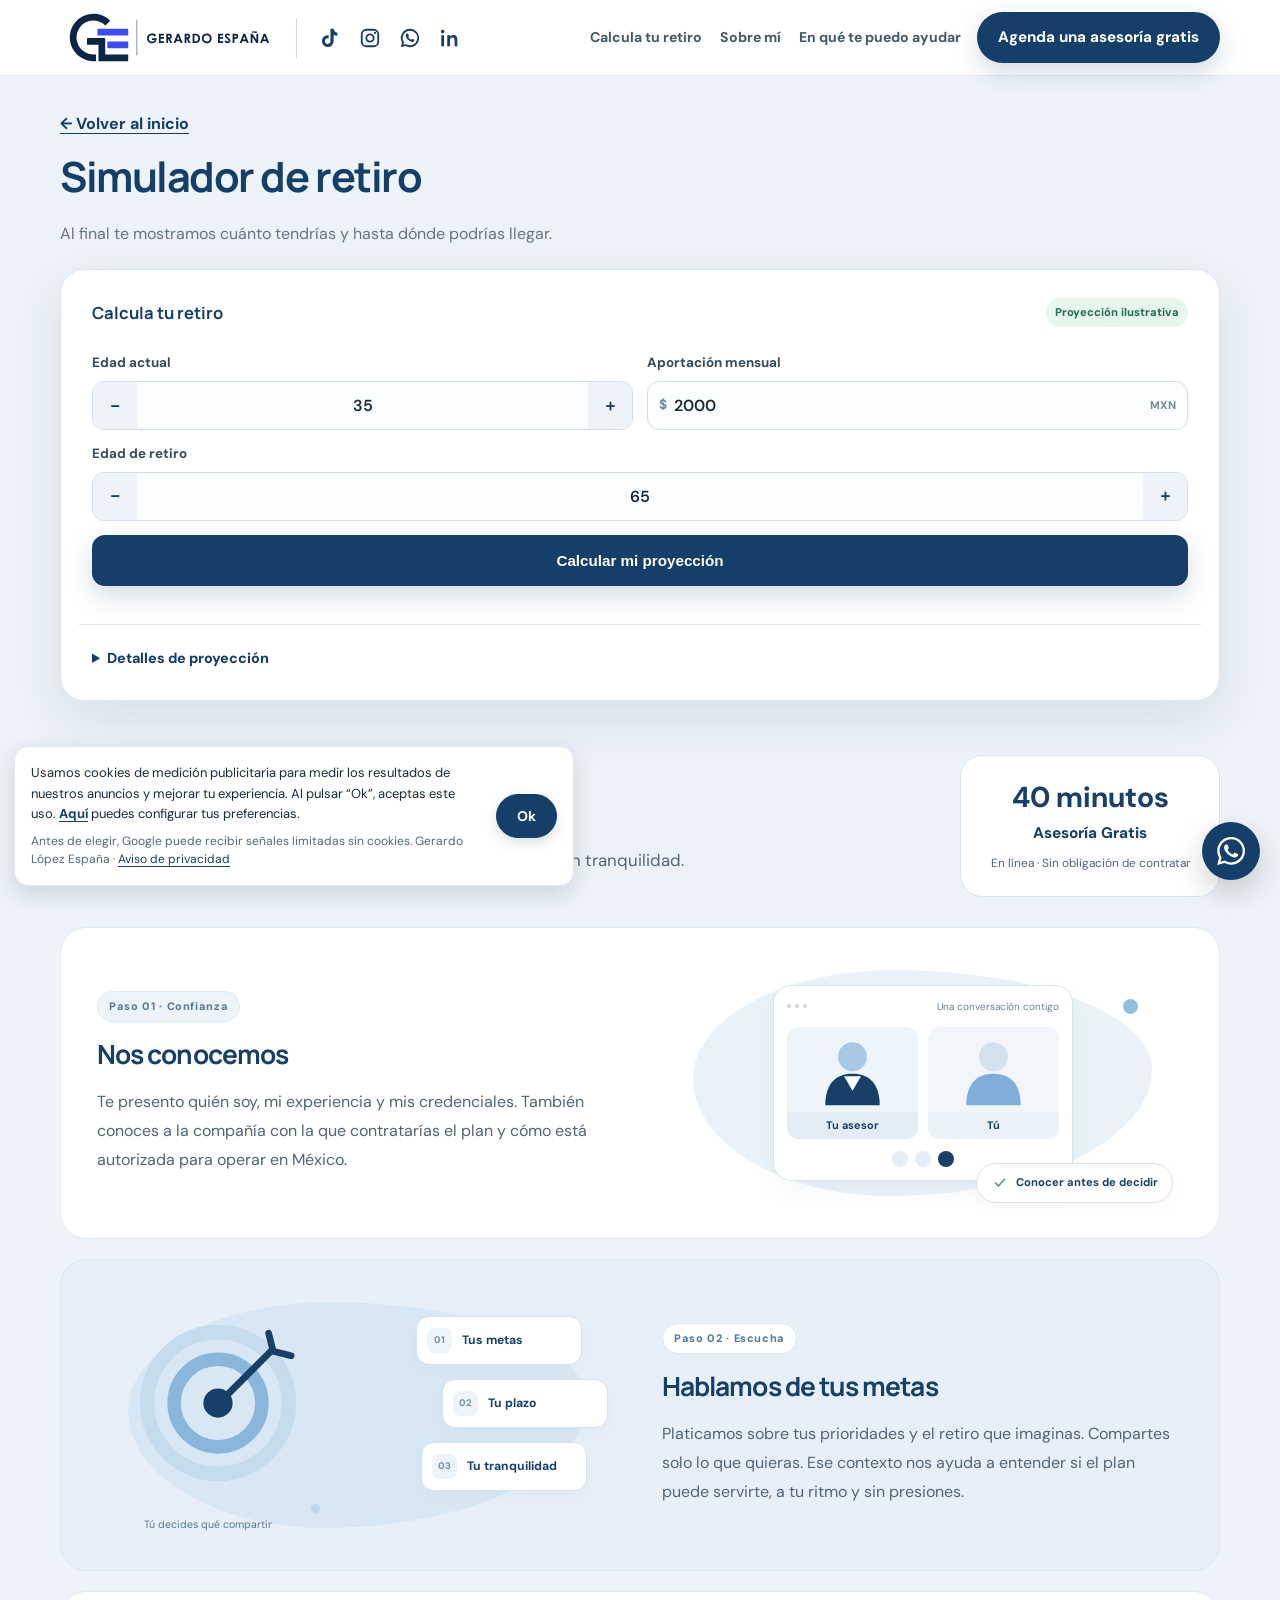
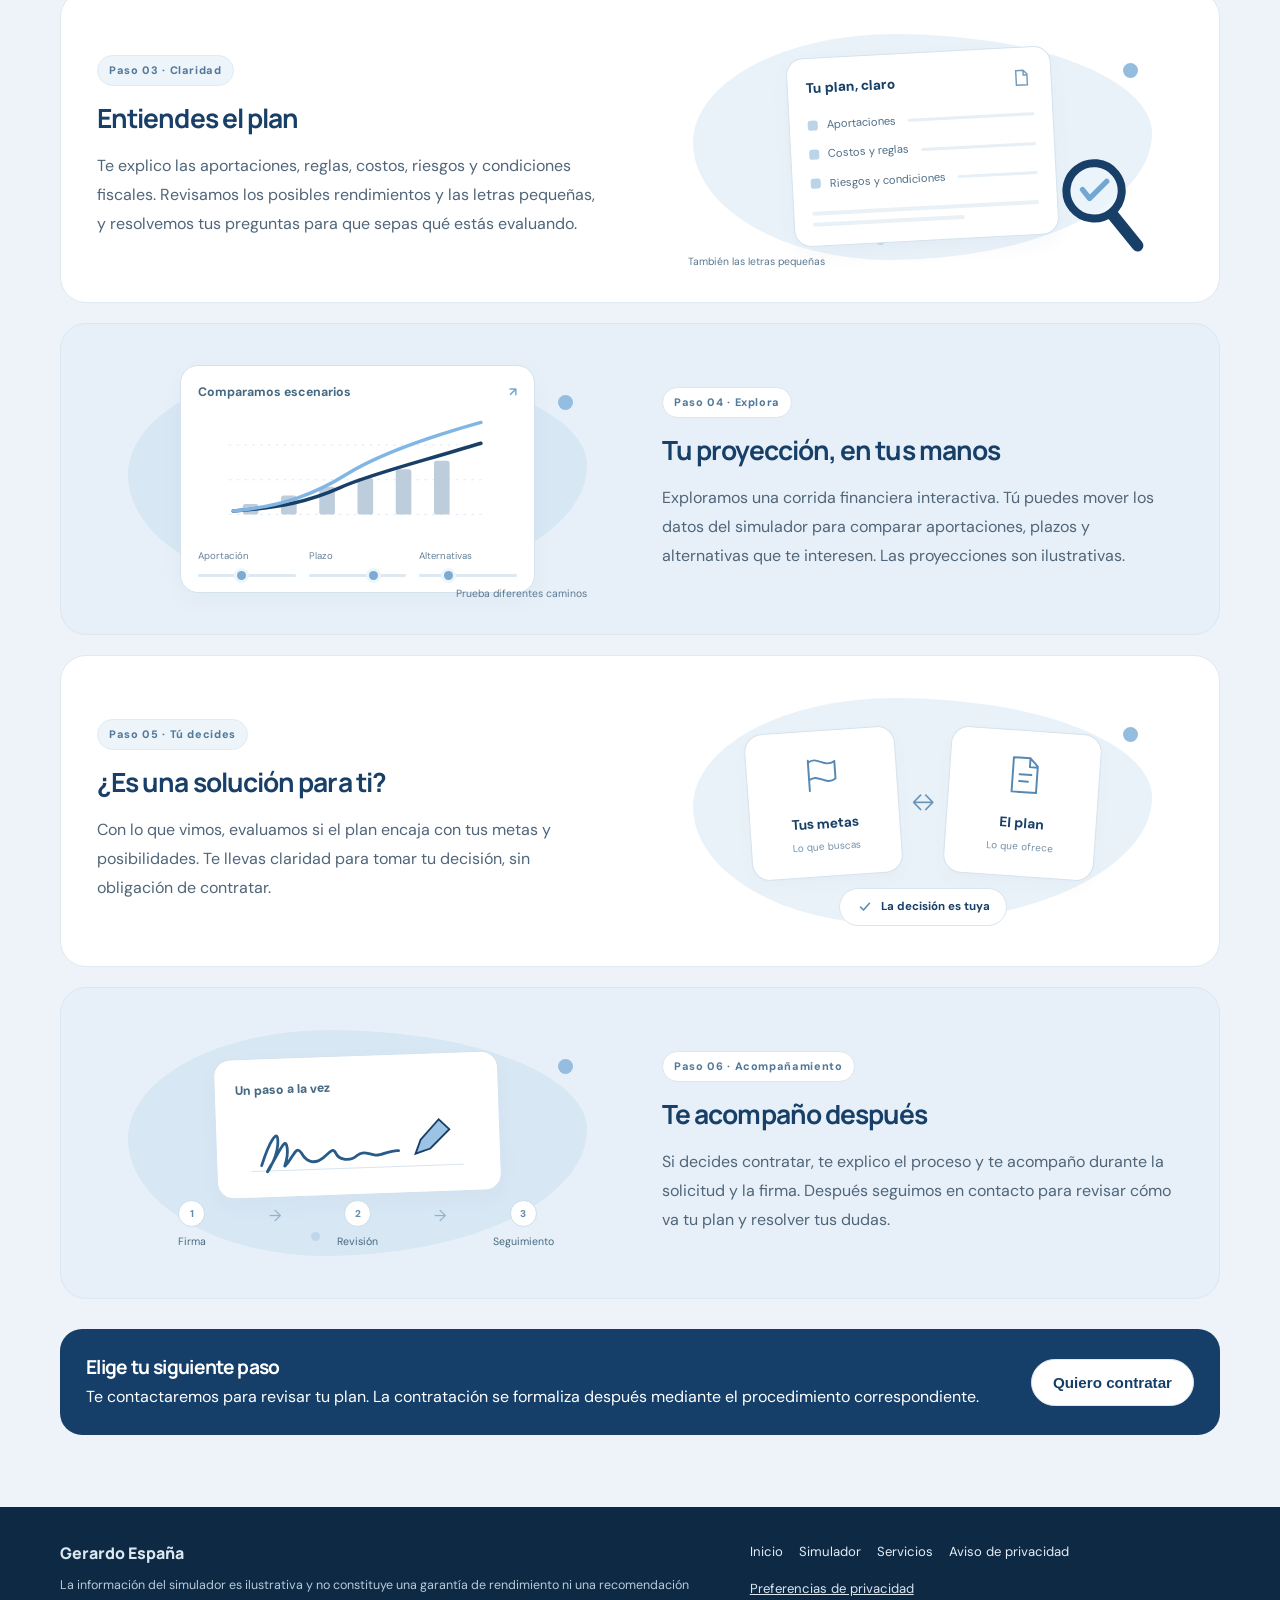
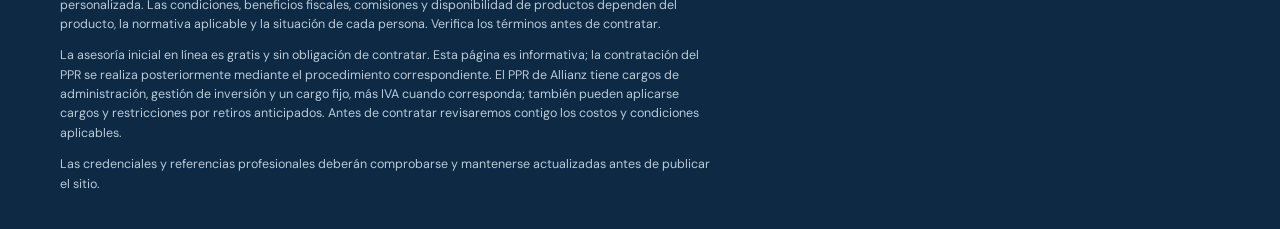
==== commit b3cb2142: "Retira el contenedor y conserva solo la etiqueta Google Ads AW-18527900519" ====
--- a/mi-proyeccion/index.html
+++ b/mi-proyeccion/index.html
@@ -20,15 +20,17 @@
   });
 })(window);
 </script>
-<script src="../measurement-config.js?v=3"></script>
-<script src="../measurement-init.js?v=6"></script>
-<!-- Google Tag Manager -->
-<script>(function(w,d,s,l,i){if(!w.LandingConsent)return;w[l]=w[l]||[];w[l].push({'gtm.start':
-new Date().getTime(),event:'gtm.js'});var f=d.getElementsByTagName(s)[0],
-j=d.createElement(s),dl=l!='dataLayer'?'&l='+l:'';j.async=true;j.src=
-'https://www.googletagmanager.com/gtm.js?id='+i+dl;f.parentNode.insertBefore(j,f);
-})(window,document,'script','dataLayer','GTM-KMG6BPKF');</script>
-<!-- End Google Tag Manager -->
+<script src="../measurement-config.js?v=4"></script>
+<script src="../measurement-init.js?v=7"></script>
+<!-- Google tag (gtag.js) -->
+<script async src="https://www.googletagmanager.com/gtag/js?id=AW-18527900519"></script>
+<script>
+  window.dataLayer = window.dataLayer || [];
+  function gtag(){dataLayer.push(arguments);}
+  gtag('js', new Date());
+
+  gtag('config', 'AW-18527900519');
+</script>
 <meta name="viewport" content="width=device-width, initial-scale=1">
 <meta name="theme-color" content="#153F68">
 <title>Mi proyección | Gerardo España</title>
@@ -108,10 +110,6 @@
 <link rel="stylesheet" href="../product-guide.css?v=4">
 </head>
 <body data-projection-full="true">
-<!-- Google Tag Manager (noscript) -->
-<noscript><iframe src="https://www.googletagmanager.com/ns.html?id=GTM-KMG6BPKF"
-height="0" width="0" style="display:none;visibility:hidden"></iframe></noscript>
-<!-- End Google Tag Manager (noscript) -->
 <header class="site-header">
   <div class="container nav">
     <a class="brand" href="../#inicio" data-ui-id="nav_logo" aria-label="Gerardo España, inicio"><img src="../assets/logo-barra.svg" width="220" height="63" alt="Gerardo España" class="brand-logo"></a>
@@ -193,7 +191,7 @@
 <a class="wa-float" href="#" data-wa-direct="general" data-measure-location="floating" data-measure-id="wa_floating" aria-label="Agenda una asesoría gratis por WhatsApp">
 <svg viewBox="0 0 24 24" fill="currentColor" aria-hidden="true"><path d="M20.52 3.48A11.82 11.82 0 0 0 12.1 0C5.55 0 .22 5.33.22 11.88c0 2.1.55 4.16 1.6 5.97L.12 24l6.3-1.65a11.9 11.9 0 0 0 5.68 1.45h.01c6.55 0 11.88-5.33 11.88-11.88 0-3.17-1.24-6.15-3.47-8.44ZM12.1 21.78a9.86 9.86 0 0 1-5.03-1.38l-.36-.21-3.74.98 1-3.65-.24-.38a9.82 9.82 0 0 1-1.51-5.26c0-5.45 4.44-9.89 9.9-9.89a9.82 9.82 0 0 1 7 2.9 9.82 9.82 0 0 1 2.9 7c0 5.46-4.44 9.9-9.9 9.9Zm5.43-7.41c-.3-.15-1.76-.87-2.03-.97-.27-.1-.47-.15-.67.15-.2.3-.77.97-.94 1.17-.17.2-.35.22-.65.07-.3-.15-1.26-.46-2.4-1.48-.89-.79-1.49-1.77-1.66-2.07-.17-.3-.02-.46.13-.61.14-.14.3-.35.45-.52.15-.17.2-.3.3-.5.1-.2.05-.37-.02-.52-.08-.15-.67-1.62-.92-2.22-.24-.58-.49-.5-.67-.51h-.57c-.2 0-.52.07-.8.37-.27.3-1.04 1.02-1.04 2.49s1.07 2.89 1.22 3.09c.15.2 2.1 3.2 5.08 4.49.71.31 1.26.5 1.69.64.71.23 1.36.2 1.87.12.57-.08 1.76-.72 2.01-1.42.25-.7.25-1.3.17-1.42-.07-.12-.27-.2-.57-.35Z"/></svg>
 </a>
-<script src="../measurement.js?v=8" defer></script>
+<script src="../measurement.js?v=9" defer></script>
 <script src="../engine.js" defer></script>
 <script src="../projection-metrics.js?v=5" defer></script>
 <script src="../app.js?v=14" defer></script>
@@ -202,15 +200,15 @@
 <script src="../simulator.js?v=5" defer></script>
 <script src="../projection-results-ui.js?v=3" defer></script>
 
-<dialog id="credentialDialog" class="credential-dialog" aria-labelledby="credentialTitle"><div class="credential-toolbar"><h2 id="credentialTitle">Documento profesional</h2><button type="button" id="closeCredential" class="modal-close" aria-label="Cerrar documento">×</button></div><div id="credentialContent" class="credential-content"></div></dialog><section id="measurementConsent" class="measurement-consent" aria-label="Analítica y medición publicitaria" hidden>
-  <div><p>Usamos cookies de analítica y medición publicitaria para entender cómo se utiliza nuestra página, medir los resultados de nuestros anuncios y mejorar tu experiencia. Al pulsar “Ok”, aceptas estos usos. <a id="openMeasurementPreferences" class="consent-preferences-link" href="#measurementDetails" aria-haspopup="dialog">Aquí</a> puedes configurar tus preferencias.</p><p class="consent-identity">Antes de elegir, Google puede recibir señales limitadas sin cookies. Gerardo López España · <a href="../aviso-de-privacidad.html" target="_blank" rel="noopener noreferrer">Aviso de privacidad</a></p></div>
-  <button class="consent-primary" type="button" data-consent-action="accept-measurement" aria-label="Ok: aceptar analítica y medición publicitaria">Ok</button>
+<dialog id="credentialDialog" class="credential-dialog" aria-labelledby="credentialTitle"><div class="credential-toolbar"><h2 id="credentialTitle">Documento profesional</h2><button type="button" id="closeCredential" class="modal-close" aria-label="Cerrar documento">×</button></div><div id="credentialContent" class="credential-content"></div></dialog><section id="measurementConsent" class="measurement-consent" aria-label="Medición publicitaria" hidden>
+  <div><p>Usamos cookies de medición publicitaria para medir los resultados de nuestros anuncios y mejorar tu experiencia. Al pulsar “Ok”, aceptas este uso. <a id="openMeasurementPreferences" class="consent-preferences-link" href="#measurementDetails" aria-haspopup="dialog">Aquí</a> puedes configurar tus preferencias.</p><p class="consent-identity">Antes de elegir, Google puede recibir señales limitadas sin cookies. Gerardo López España · <a href="../aviso-de-privacidad.html" target="_blank" rel="noopener noreferrer">Aviso de privacidad</a></p></div>
+  <button class="consent-primary" type="button" data-consent-action="accept-measurement" aria-label="Ok: aceptar medición publicitaria">Ok</button>
 </section>
 <dialog id="measurementDetails" class="measurement-details" aria-labelledby="measurementDetailsTitle" aria-describedby="measurementDetailsIntro">
   <div class="measurement-details-header"><h2 id="measurementDetailsTitle">Preferencias de privacidad</h2><button type="button" class="measurement-details-close" data-close-measurement aria-label="Cerrar preferencias">×</button></div>
   <div class="measurement-details-content"><p id="measurementDetailsIntro">Elige cada uso por separado. «Ok» guarda exactamente tu selección; «Solo esenciales» desactiva ambas opciones. Puedes cambiarla después desde «Preferencias de privacidad», al pie de la página. Cerrar esta ventana no acepta ni guarda cambios.</p>
   <div class="measurement-category"><label class="measurement-option"><span>Esenciales <small>Siempre activas</small></span><input type="checkbox" checked disabled aria-label="Esenciales: siempre activas"></label><p>Guardamos tu elección en este navegador durante un máximo de 180 días. El simulador y WhatsApp funcionan sin aceptar las opciones siguientes.</p></div>
-  <div class="measurement-category"><label class="measurement-option" for="consentAnalytics"><span>Analítica</span><input id="consentAnalytics" type="checkbox" aria-describedby="consentAnalyticsHelp"></label><p id="consentAnalyticsHelp">Permite cookies de Google Analytics para conocer visitas, navegación y uso del simulador y los botones. Los eventos propios no incluyen edad, aportaciones, saldo proyectado, teléfono ni mensajes.</p></div>
+  <div class="measurement-category"><label class="measurement-option" for="consentAnalytics"><span>Analítica</span><input id="consentAnalytics" type="checkbox" aria-describedby="consentAnalyticsHelp"></label><p id="consentAnalyticsHelp">Actualmente no hay una herramienta de analítica activa. Esta opción conserva tu preferencia, pero no instala etiquetas ni autoriza medición publicitaria.</p></div>
   <div class="measurement-category"><label class="measurement-option" for="consentAdvertising"><span>Medición publicitaria</span><input id="consentAdvertising" type="checkbox" aria-describedby="consentAdvertisingHelp"></label><p id="consentAdvertisingHelp">Permite almacenamiento e identificadores de clic y el uso de datos de navegación y eventos por Google para relacionar visitas y acciones con nuestros anuncios y medir sus resultados. No autoriza publicidad personalizada ni el envío de datos financieros, teléfonos o correos.</p></div>
   <div class="measurement-category"><label class="measurement-option"><span>Publicidad personalizada <small>Desactivada · No la utilizamos</small></span><input type="checkbox" disabled aria-label="Publicidad personalizada: desactivada"></label><p>No usamos estas opciones para remarketing ni para personalizar anuncios.</p></div>
   <p class="measurement-details-note">Antes de elegir y con «Solo esenciales», Google puede recibir información técnica y señales limitadas sin cookies opcionales mediante el modo de consentimiento avanzado. Estas señales no equivalen a aceptar cookies analíticas o publicitarias. Consulta los datos, destinatarios y finalidades en el aviso completo.</p>
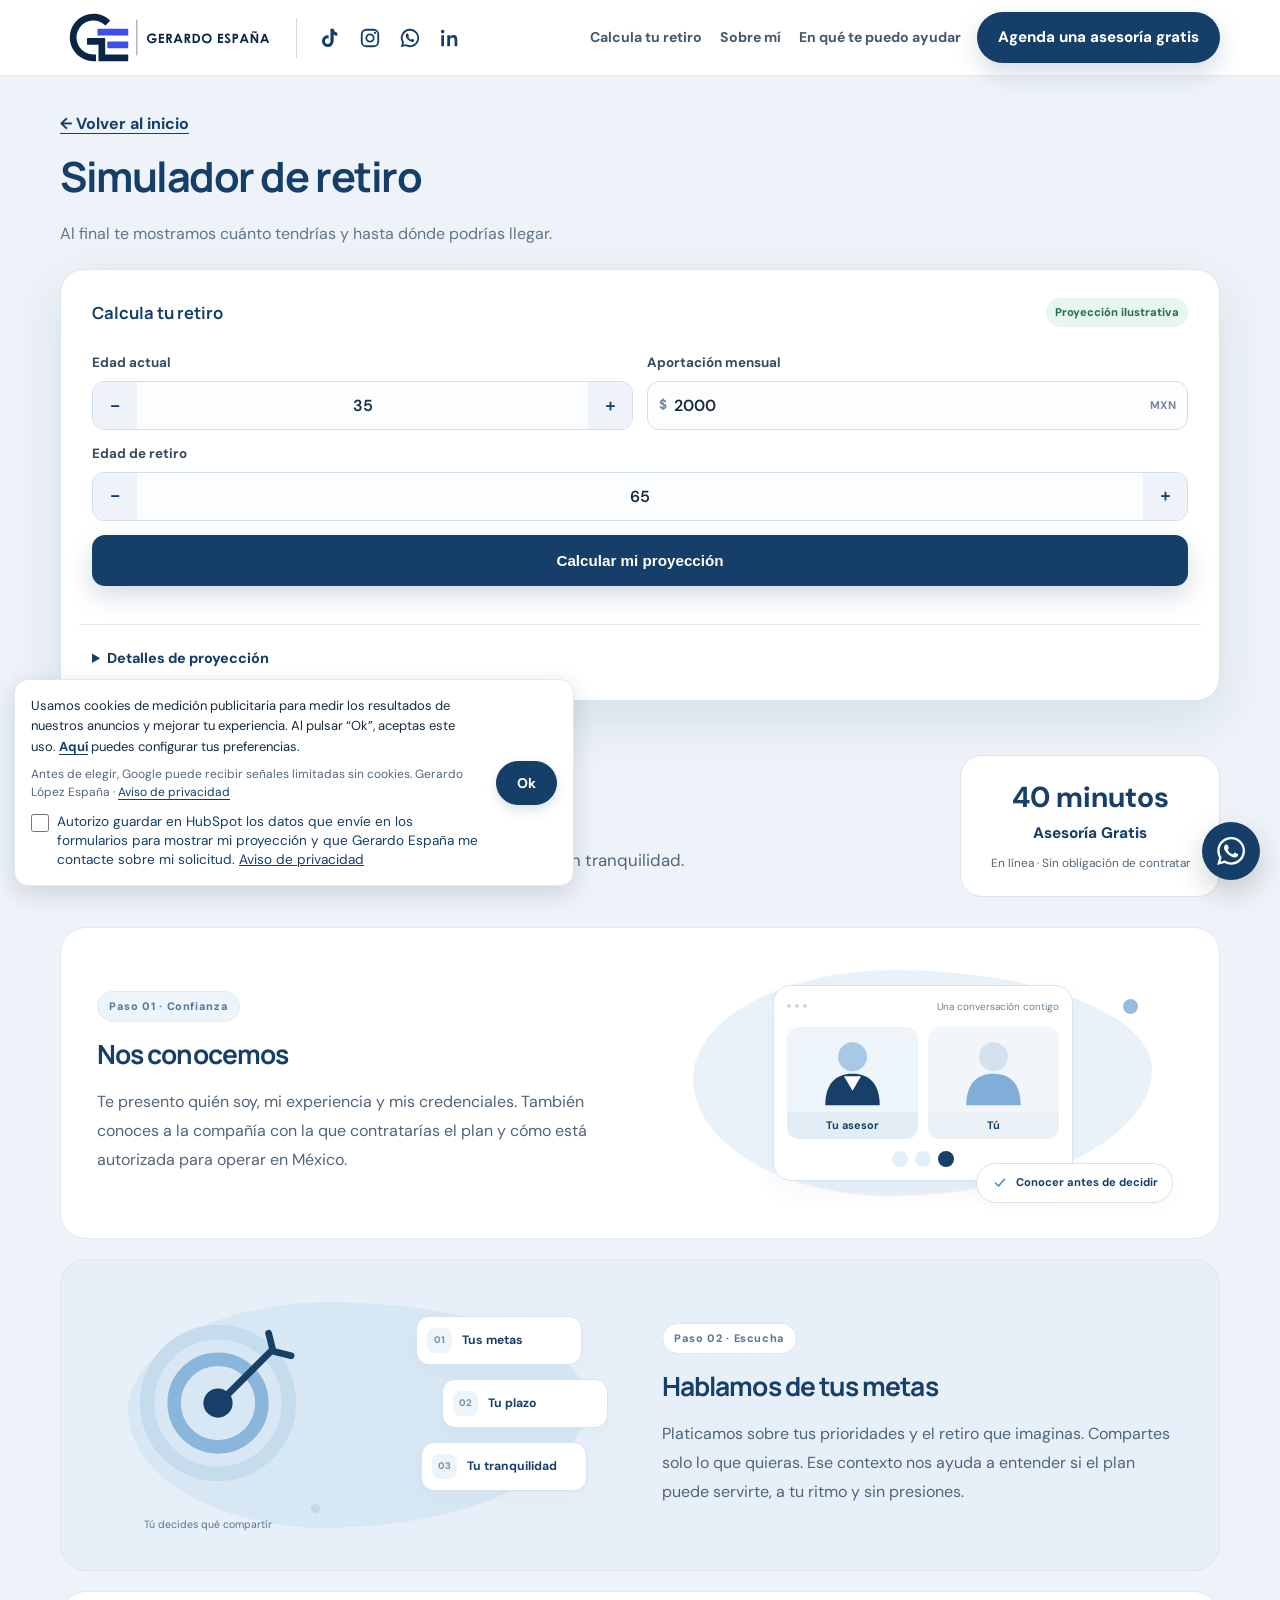
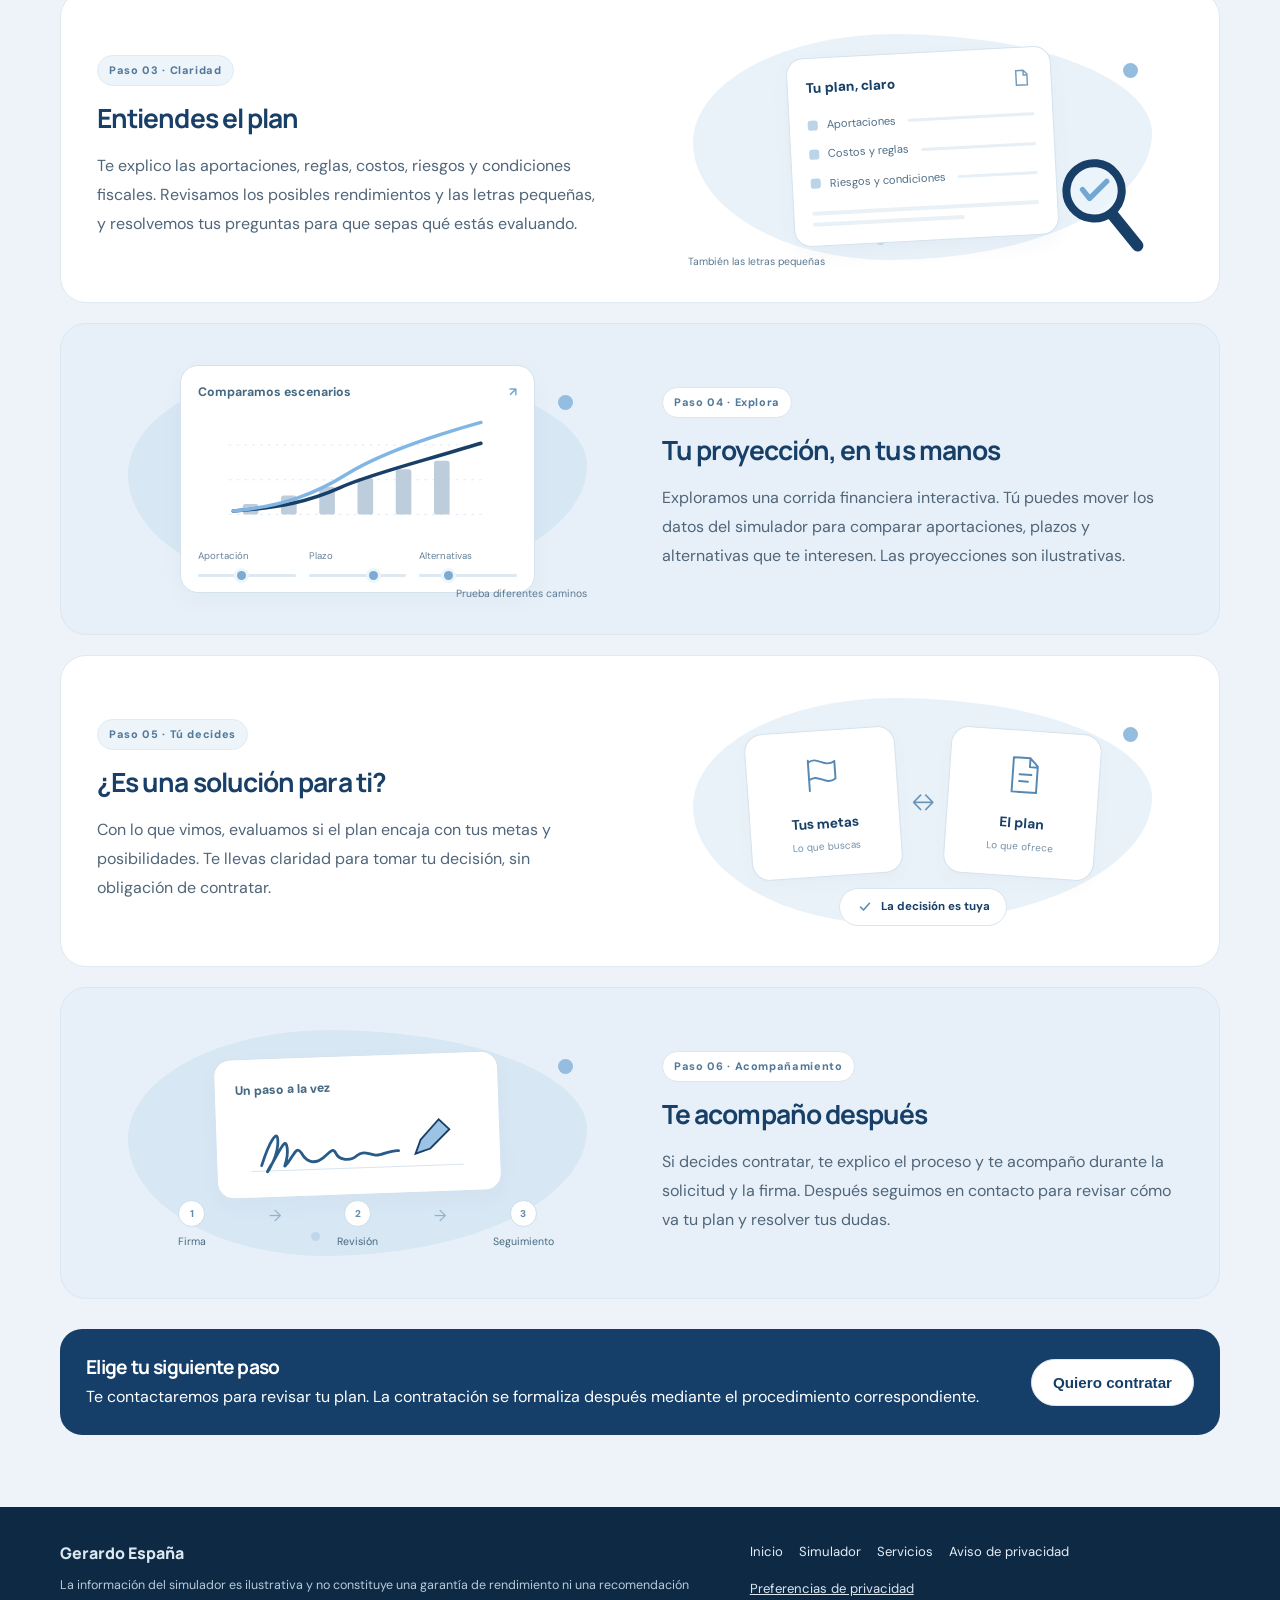
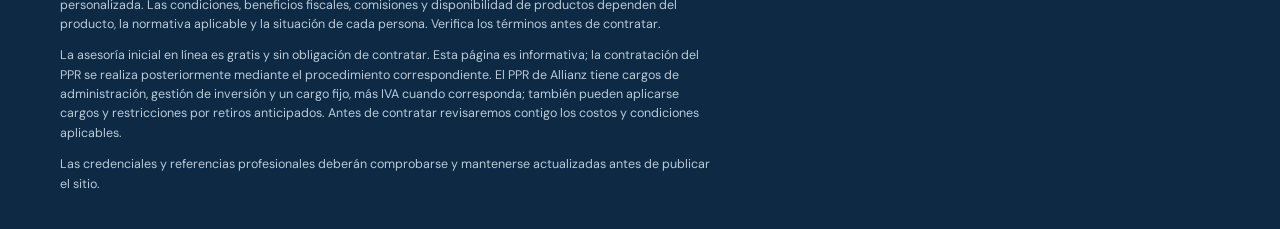
==== commit cc279a5a: "Unificar los formularios y abrir la proyección tras confirmar el envío" ====
--- a/mi-proyeccion/index.html
+++ b/mi-proyeccion/index.html
@@ -4,7 +4,7 @@
 <script>
 // Access check is intentionally the first script in head, before consent or tags.
 // This local marker is a navigation gate, not server authentication.
-(function(){document.documentElement.hidden=true;try{var v=JSON.parse(sessionStorage.getItem('ppr-projection-session-v2')),i=v&&v.inputs,age=Date.now()-(v&&v.savedAt);if(!v||v.version!==2||v.unlocked!==true||!Number.isFinite(v.savedAt)||age<0||age>86400000||typeof v.name!=='string'||v.name.trim().length<2||v.name.length>100||/[<>\u0000-\u001f]/.test(v.name)||!i||!Number.isInteger(i.age)||i.age<18||i.age>64||!Number.isInteger(i.retire)||i.retire<65||i.retire>90||!Number.isInteger(i.monthly)||i.monthly<2000||i.monthly>1000000)throw Error();window.PPR_UNLOCKED_STATE={version:2,unlocked:true,name:v.name,inputs:{age:i.age,retire:i.retire,monthly:i.monthly},savedAt:v.savedAt};var clean=new URL('./',window.location.href).href;if(window.location.href!==clean)window.history.replaceState(null,'',clean);document.documentElement.hidden=false;}catch(e){window.location.replace(new URL('../simulador/',window.location.href).href);}})();
+(function(){document.documentElement.hidden=true;try{var v=JSON.parse(sessionStorage.getItem('ppr-projection-session-v2')),i=v&&v.inputs,age=Date.now()-(v&&v.savedAt);if(!v||v.version!==2||v.unlocked!==true||!Number.isFinite(v.savedAt)||age<0||age>86400000||typeof v.name!=='string'||v.name.trim().length<2||v.name.length>100||/[<>\u0000-\u001f]/.test(v.name)||!i||!Number.isInteger(i.age)||i.age<18||i.age>64||!Number.isInteger(i.retire)||i.retire<60||i.retire>90||i.retire<=i.age||!Number.isInteger(i.monthly)||i.monthly<2000||i.monthly>1000000)throw Error();window.PPR_UNLOCKED_STATE={version:2,unlocked:true,name:v.name,inputs:{age:i.age,retire:i.retire,monthly:i.monthly},savedAt:v.savedAt};var clean=new URL('./',window.location.href).href;if(window.location.href!==clean)window.history.replaceState(null,'',clean);document.documentElement.hidden=false;}catch(e){window.location.replace(new URL('../simulador/',window.location.href).href);}})();
 </script>
 <meta name="robots" content="noindex, nofollow">
 <meta charset="utf-8">
@@ -35,7 +35,7 @@
 <meta name="theme-color" content="#153F68">
 <title>Mi proyección | Gerardo España</title>
 <meta name="description" content="Asesoría de PPR en México con Gerardo España. Conoce cómo funciona un Plan Personal de Retiro, simula un escenario y agenda una asesoría en línea.">
-<link rel="stylesheet" href="../privacy.css?v=5">
+<link rel="stylesheet" href="../privacy.css?v=6">
 <link rel="preconnect" href="https://fonts.googleapis.com">
 <link rel="preconnect" href="https://fonts.gstatic.com" crossorigin>
 <link href="https://fonts.googleapis.com/css2?family=DM+Sans:wght@400;500;600;700&family=Manrope:wght@400;500;600;700;800&display=swap" rel="stylesheet">
@@ -106,7 +106,7 @@
 <link rel="icon" type="image/x-icon" href="../assets/favicon-ge-white.ico">
 <link rel="icon" type="image/png" sizes="160x160" href="../assets/favicon-ge-white.png">
 <link rel="stylesheet" href="../simulator-page.css?v=1">
-<link rel="stylesheet" href="../projection-lead.css?v=4">
+<link rel="stylesheet" href="../projection-lead.css?v=7">
 <link rel="stylesheet" href="../product-guide.css?v=4">
 </head>
 <body data-projection-full="true">
@@ -133,7 +133,7 @@
       <form class="calc-form" id="retirementForm" novalidate>
         <label>Edad actual <span class="age-control"><button type="button" data-age-step="ageNow" data-delta="-1" aria-label="Disminuir edad actual">−</button><input id="ageNow" aria-describedby="ageNotice" type="number" min="18" max="64" value="35" required><button type="button" data-age-step="ageNow" data-delta="1" aria-label="Aumentar edad actual">+</button></span></label>
         <label>Aportación mensual <span class="money-input"><b>$</b><input id="monthlyContribution" aria-describedby="ageNotice" type="number" min="2000" max="1000000" step="1" value="2000" required><small>MXN</small></span></label>
-        <label>Edad de retiro <span class="age-control"><button type="button" data-age-step="ageRetirement" data-delta="-1" aria-label="Disminuir edad de retiro">−</button><input id="ageRetirement" aria-describedby="ageNotice" type="number" min="65" max="90" value="65" required><button type="button" data-age-step="ageRetirement" data-delta="1" aria-label="Aumentar edad de retiro">+</button></span></label>
+        <label>Edad de retiro <span class="age-control"><button type="button" data-age-step="ageRetirement" data-delta="-1" aria-label="Disminuir edad de retiro">−</button><input id="ageRetirement" aria-describedby="ageNotice" type="number" min="60" max="90" value="65" required><button type="button" data-age-step="ageRetirement" data-delta="1" aria-label="Aumentar edad de retiro">+</button></span></label>
         <button class="btn btn-primary calc-btn" id="calculateButton" type="submit" disabled>Calcular mi proyección</button>
         <div id="ageNotice" class="age-notice" role="alert" hidden></div><p id="calculationError" role="alert" hidden></p><div id="calculatingMessage" class="calculating-message" hidden><strong>Calculando tu proyección…</strong><p>Observa cómo podría crecer tu inversión con el tiempo.</p></div>
       </form>
@@ -145,7 +145,7 @@
         <p>Se conserva el motor existente, que aplica supuestos de administración (1.5% trimestral sobre saldo inicial), gestión (0.1% mensual), cargo inicial de $500, cargo mensual de 25 UDIS desde el mes 19, UDI fija de $8.81 y una tabla de bono con tasa ilustrativa del 9%. Estos parámetros, su tratamiento de IVA, la elegibilidad del bono y su aplicación después de 25 años no están verificados contra un contrato vigente. La cifra es un escenario técnico provisional; no es una cotización oficial ni confirma los costos o beneficios de un producto. El bono no representa dinero de libre disposición ni un rendimiento garantizado. No se reinvierte el posible beneficio fiscal.</p>
         <p><strong>Beneficio fiscal anual de referencia:</strong> se estima con un ISR marginal ilustrativo del 25%, que puede variar según la posición de cada persona en la tarifa de ISR. Se aplica a la aportación anual hasta el límite de cinco UMA anuales de 2026 ($213,973.20), suponiendo ingresos suficientes para que la deducción no supere el 10% de los ingresos acumulables y el cumplimiento de los demás requisitos del Artículo 151. Como no se solicitan ingresos ni situación fiscal, esta referencia no es una devolución calculada o asegurada; puede ser menor o nula. Se muestra solo el beneficio anual, sin acumularlo ni reinvertirlo. Los límites de años futuros pueden cambiar.</p>
         <p>*El tratamiento fiscal está sujeto a las condiciones aplicables y se explica durante la asesoría personalizada.</p>
-        <p><strong>Escenario «Libre de impuestos»:</strong> supone que los retiros se realizan dentro de los requisitos y límites de exención aplicables a la modalidad de disposición elegida. Cumplir 65 años no establece una exención ilimitada del saldo. El motor no determina el ISR personal ni un calendario de retiros; la estrategia y el tratamiento de cualquier excedente se revisan en asesoría. En la asesoría revisaremos los costos vigentes, las condiciones del bono, el plazo contractual, la disponibilidad de los recursos y una propuesta personalizada. Para horizontes mayores a 25 años, se proyecta la continuidad de las aportaciones hasta la edad elegida; esto no establece un plazo contractual.</p>
+        <p><span id="retirementTaxNote" hidden><strong>Escenario «Libre de impuestos»:</strong> supone que los retiros se realizan dentro de los requisitos y límites de exención aplicables a la modalidad de disposición elegida. Cumplir 65 años no establece una exención ilimitada del saldo. El motor no determina el ISR personal ni un calendario de retiros; la estrategia y el tratamiento de cualquier excedente se revisan en asesoría. </span>En la asesoría revisaremos los costos vigentes, las condiciones del bono, el plazo contractual, la disponibilidad de los recursos y una propuesta personalizada. Para horizontes mayores a 25 años, se proyecta la continuidad de las aportaciones hasta la edad elegida; esto no establece un plazo contractual.</p>
       </div></details>
     </div>
 <section class="product-overview advisory-guide" aria-labelledby="productOverviewTitle">
@@ -192,12 +192,13 @@
 <svg viewBox="0 0 24 24" fill="currentColor" aria-hidden="true"><path d="M20.52 3.48A11.82 11.82 0 0 0 12.1 0C5.55 0 .22 5.33.22 11.88c0 2.1.55 4.16 1.6 5.97L.12 24l6.3-1.65a11.9 11.9 0 0 0 5.68 1.45h.01c6.55 0 11.88-5.33 11.88-11.88 0-3.17-1.24-6.15-3.47-8.44ZM12.1 21.78a9.86 9.86 0 0 1-5.03-1.38l-.36-.21-3.74.98 1-3.65-.24-.38a9.82 9.82 0 0 1-1.51-5.26c0-5.45 4.44-9.89 9.9-9.89a9.82 9.82 0 0 1 7 2.9 9.82 9.82 0 0 1 2.9 7c0 5.46-4.44 9.9-9.9 9.9Zm5.43-7.41c-.3-.15-1.76-.87-2.03-.97-.27-.1-.47-.15-.67.15-.2.3-.77.97-.94 1.17-.17.2-.35.22-.65.07-.3-.15-1.26-.46-2.4-1.48-.89-.79-1.49-1.77-1.66-2.07-.17-.3-.02-.46.13-.61.14-.14.3-.35.45-.52.15-.17.2-.3.3-.5.1-.2.05-.37-.02-.52-.08-.15-.67-1.62-.92-2.22-.24-.58-.49-.5-.67-.51h-.57c-.2 0-.52.07-.8.37-.27.3-1.04 1.02-1.04 2.49s1.07 2.89 1.22 3.09c.15.2 2.1 3.2 5.08 4.49.71.31 1.26.5 1.69.64.71.23 1.36.2 1.87.12.57-.08 1.76-.72 2.01-1.42.25-.7.25-1.3.17-1.42-.07-.12-.27-.2-.57-.35Z"/></svg>
 </a>
 <script src="../measurement.js?v=9" defer></script>
+<script src="../form-privacy.js?v=1" defer></script>
 <script src="../engine.js" defer></script>
 <script src="../projection-metrics.js?v=5" defer></script>
 <script src="../app.js?v=14" defer></script>
-<script src="../projection-scenarios.js?v=2" defer></script>
-<script src="../projection-state.js?v=2" defer></script>
-<script src="../simulator.js?v=5" defer></script>
+<script src="../projection-scenarios.js?v=3" defer></script>
+<script src="../projection-state.js?v=3" defer></script>
+<script src="../simulator.js?v=6" defer></script>
 <script src="../projection-results-ui.js?v=3" defer></script>
 
 <dialog id="credentialDialog" class="credential-dialog" aria-labelledby="credentialTitle"><div class="credential-toolbar"><h2 id="credentialTitle">Documento profesional</h2><button type="button" id="closeCredential" class="modal-close" aria-label="Cerrar documento">×</button></div><div id="credentialContent" class="credential-content"></div></dialog><section id="measurementConsent" class="measurement-consent" aria-label="Medición publicitaria" hidden>
@@ -206,7 +207,7 @@
 </section>
 <dialog id="measurementDetails" class="measurement-details" aria-labelledby="measurementDetailsTitle" aria-describedby="measurementDetailsIntro">
   <div class="measurement-details-header"><h2 id="measurementDetailsTitle">Preferencias de privacidad</h2><button type="button" class="measurement-details-close" data-close-measurement aria-label="Cerrar preferencias">×</button></div>
-  <div class="measurement-details-content"><p id="measurementDetailsIntro">Elige cada uso por separado. «Ok» guarda exactamente tu selección; «Solo esenciales» desactiva ambas opciones. Puedes cambiarla después desde «Preferencias de privacidad», al pie de la página. Cerrar esta ventana no acepta ni guarda cambios.</p>
+  <div class="measurement-details-content"><p id="measurementDetailsIntro">Elige cada uso por separado. «Ok» guarda exactamente tu selección; «Solo esenciales» desactiva ambas opciones. Puedes cambiarla después desde «Preferencias de privacidad», al pie de la página. Cerrar esta ventana no guarda cambios de cookies. La autorización para los formularios se guarda al marcar o desmarcar su casilla.</p>
   <div class="measurement-category"><label class="measurement-option"><span>Esenciales <small>Siempre activas</small></span><input type="checkbox" checked disabled aria-label="Esenciales: siempre activas"></label><p>Guardamos tu elección en este navegador durante un máximo de 180 días. El simulador y WhatsApp funcionan sin aceptar las opciones siguientes.</p></div>
   <div class="measurement-category"><label class="measurement-option" for="consentAnalytics"><span>Analítica</span><input id="consentAnalytics" type="checkbox" aria-describedby="consentAnalyticsHelp"></label><p id="consentAnalyticsHelp">Actualmente no hay una herramienta de analítica activa. Esta opción conserva tu preferencia, pero no instala etiquetas ni autoriza medición publicitaria.</p></div>
   <div class="measurement-category"><label class="measurement-option" for="consentAdvertising"><span>Medición publicitaria</span><input id="consentAdvertising" type="checkbox" aria-describedby="consentAdvertisingHelp"></label><p id="consentAdvertisingHelp">Permite almacenamiento e identificadores de clic y el uso de datos de navegación y eventos por Google para relacionar visitas y acciones con nuestros anuncios y medir sus resultados. No autoriza publicidad personalizada ni el envío de datos financieros, teléfonos o correos.</p></div>
@@ -215,7 +216,7 @@
   <p class="measurement-details-note">Responsable: Gerardo López España. Domicilio: Plaza Nazas, Av. Fray Luis de León 7092, Local 27B, Colinas del Cimatario, C. P. 76090, Santiago de Querétaro, Querétaro, México. Datos de medición: conexión y navegador, páginas y eventos de uso, cookies e identificadores de clic cuando se permiten. Finalidades opcionales: analítica y medición de anuncios, descritas arriba. Puedes limitar esos usos mediante los interruptores o «Solo esenciales».</p>
   <a class="privacy-link" href="../aviso-de-privacidad.html" target="_blank" rel="noopener noreferrer">Leer el aviso de privacidad completo</a></div>
   <div class="consent-actions"><button type="button" data-consent-action="essential">Solo esenciales</button><button class="consent-primary" type="button" data-consent-action="save" aria-label="Ok: guardar las preferencias seleccionadas">Ok</button></div>
-</dialog><script src="../hubspot-form-config.js?v=1" defer></script><script src="../hubspot-submission.js?v=3" defer></script><script src="../lead-dialog.js?v=1" defer></script></body>
+</dialog><script src="../hubspot-form-config.js?v=1" defer></script><script src="../hubspot-submission.js?v=7" defer></script><script src="../lead-dialog.js?v=3" defer></script></body>
 </html>
 
 
--- a/privacy.css
+++ b/privacy.css
@@ -40,3 +40,6 @@
 .measurement-details-header{flex:0 0 auto}.measurement-details-content{min-height:0;overflow:auto;overscroll-behavior:contain;padding:0 4px 10px 0}
 .measurement-details-content>.privacy-link{color:#153f68;font-size:.8125rem}
 .measurement-details .consent-actions{flex:0 0 auto;margin-top:0;padding-top:14px;border-top:1px solid #dfe7ef;background:white}
+.form-privacy-choice{display:flex;align-items:flex-start;gap:8px;margin:10px 0 0;color:#153f68;font-size:.85rem;line-height:1.4}
+.form-privacy-choice input{flex:0 0 auto;width:18px;height:18px;margin:2px 0 0;accent-color:#153f68}
+.form-privacy-choice a{color:inherit;text-decoration:underline}
--- a/projection-lead.css
+++ b/projection-lead.css
@@ -6,6 +6,12 @@
 .upper-projection-trigger{display:block;width:100%;border:1px solid #ffffff36;border-radius:16px;background:#ffffff06;color:inherit;padding:10px 5px;cursor:pointer;font:inherit}.upper-projection-trigger:disabled{cursor:wait}.result-mask{display:block;filter:blur(10px);user-select:none;pointer-events:none}
 .lead-dialog{width:min(470px,calc(100% - 28px));padding:28px;max-height:calc(100dvh - 28px);overflow:auto}.lead-dialog::backdrop{background:#07182bbd}.lead-dialog .modal-close{position:absolute;right:14px;top:12px}.lead-dialog-open{overflow:hidden}
 .projection-lead-form h2{font-size:1.45rem;line-height:1.25;padding-right:24px;color:var(--navy);margin:0 0 22px}.projection-lead-form>label{display:grid;gap:8px;margin:15px 0;color:var(--navy);font-weight:700}.projection-lead-form input:not([type=checkbox]){width:100%;border:1px solid #d2deea;border-radius:12px;padding:13px 12px;font:inherit}.projection-lead-form .projection-lead-consent{display:flex;align-items:flex-start;font-size:.9rem;line-height:1.5}.projection-lead-consent input{width:20px;height:20px;flex-shrink:0}.projection-lead-consent a{color:var(--navy);text-decoration:underline}.projection-lead-form [role=status]{padding:12px;border:1px solid var(--line);border-radius:12px}.projection-lead-form button:disabled{opacity:.6;cursor:wait}
+#directProjectionTitle{margin-bottom:8px}
+#directProjectionIntro{margin:0 0 16px;color:var(--muted)}
+.projection-lead-inputs{display:grid;grid-template-columns:repeat(2,minmax(0,1fr));gap:12px}
+.projection-lead-inputs label{display:grid;grid-template-rows:1fr auto;gap:6px;color:var(--navy);font-weight:700}
+.projection-lead-inputs label:last-child{grid-column:1/-1}
+#directProjectionPrivacy{margin:10px 0 0;color:var(--navy)}
 .product-overview{padding:48px 0 8px}.product-overview h2{font-size:clamp(1.65rem,3vw,2.3rem);color:var(--navy)}.product-overview>p{max-width:760px;color:var(--muted)}.product-info-grid{display:grid;grid-template-columns:repeat(2,minmax(0,1fr));gap:18px;margin:24px 0}.product-info-card{padding:24px;border:1px solid var(--line);border-radius:20px;background:#fff}.product-info-card h3{color:var(--navy);font-size:1.15rem}.product-info-card p{color:var(--muted);margin-bottom:0}.product-contract{border-radius:22px;padding:26px;background:var(--navy);color:white;display:flex;gap:22px;align-items:center;justify-content:space-between}.product-contract h3{margin:0 0 6px}.product-contract p{margin:0}.product-contract .btn{flex-shrink:0}
 @media(max-width:760px){.retirement-result{grid-template-columns:minmax(0,1fr);grid-template-areas:"from" "chart" "upper" "legend" "caption" "metrics" "action" "status";gap:16px}.range-dash{display:none}.retirement-result .retirement-amount{font-size:clamp(1.65rem,10.5vw,2.75rem)}.retirement-result .result-label{margin-bottom:10px}.scenario-upper{padding-top:12px}.product-info-grid{grid-template-columns:1fr}.product-contract{display:block}.product-contract .btn{margin-top:18px}.projection-metrics dd{font-size:clamp(.75rem,3vw,1rem)!important;white-space:nowrap}.lead-dialog{padding:24px 18px}.projection-lead-form h2{font-size:1.3rem}}
 @media(prefers-reduced-motion:no-preference){#projectionWhatsAppButton{animation:ppr-action-pulse 3s ease-in-out infinite}}
